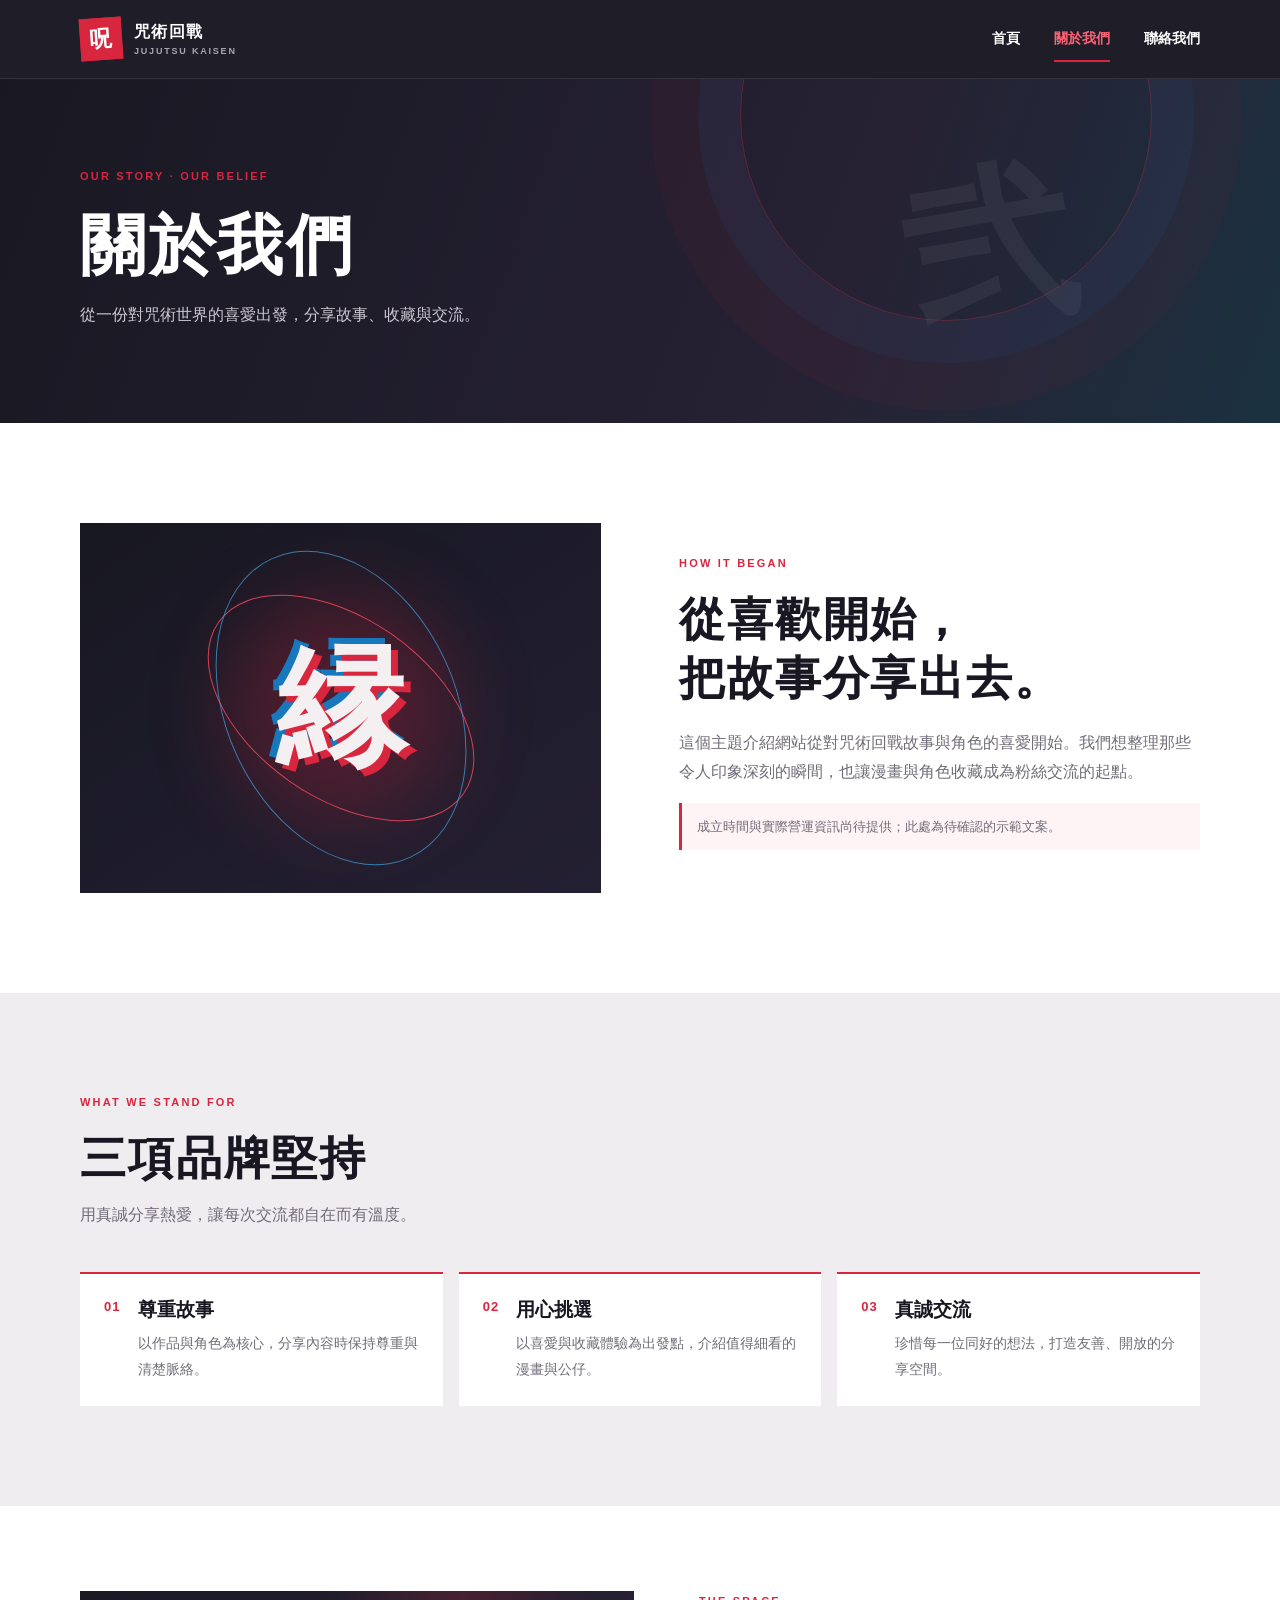
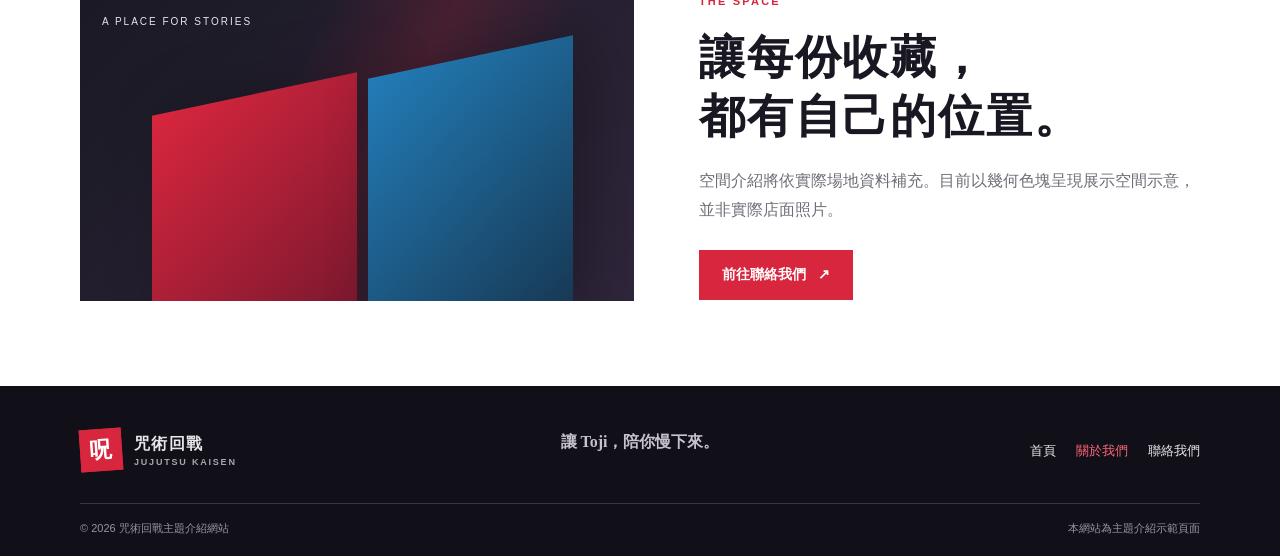
==== pages/about.html @ 3853cf1a "新增首頁、關於我們及聯絡我們頁面，並加入導航功能與樣式設定" ====
﻿<!doctype html>
<html lang="zh-Hant">
<head><meta charset="utf-8"><meta name="viewport" content="width=device-width, initial-scale=1"><meta name="description" content="認識咒術回戰主題介紹網站的故事與經營理念。"><title>關於我們｜咒術回戰</title><link rel="stylesheet" href="assets/css/site.css"><script src="assets/js/site.js" defer></script></head>
<body><a class="skip-link" href="#main">跳至主要內容</a>
<header class="site-header"><div class="container nav-wrap"><a class="brand" href="index.html" aria-label="咒術回戰首頁"><span class="brand-mark" aria-hidden="true">呪</span><span>咒術回戰<small>JUJUTSU KAISEN</small></span></a><button class="menu-toggle" type="button" aria-label="開啟導覽選單" aria-expanded="false" aria-controls="site-nav"><span></span><span></span><span></span></button><nav class="site-nav" id="site-nav" aria-label="主要導覽"><a href="index.html">首頁</a><a href="about.html" aria-current="page">關於我們</a><a href="contact.html">聯絡我們</a></nav></div></header>
<main id="main">
<section class="page-hero"><div class="container page-hero-inner"><p class="eyebrow">OUR STORY · OUR BELIEF</p><h1>關於我們</h1><p>從一份對咒術世界的喜愛出發，分享故事、收藏與交流。</p></div><span class="page-mark" aria-hidden="true">弐</span></section>
<section class="section story-section"><div class="container story-layout"><div class="story-art" role="img" aria-label="以紅藍交錯圓環代表相遇與咒力的抽象圖像"><div class="story-orbit orbit-red"></div><div class="story-orbit orbit-blue"></div><span>縁</span></div><div class="story-copy"><p class="eyebrow">HOW IT BEGAN</p><h2>從喜歡開始，<br>把故事分享出去。</h2><p>這個主題介紹網站從對咒術回戰故事與角色的喜愛開始。我們想整理那些令人印象深刻的瞬間，也讓漫畫與角色收藏成為粉絲交流的起點。</p><p class="note">成立時間與實際營運資訊尚待提供；此處為待確認的示範文案。</p></div></div></section>
<section class="section values-section"><div class="container"><div class="section-heading"><p class="eyebrow">WHAT WE STAND FOR</p><h2>三項品牌堅持</h2><p>用真誠分享熱愛，讓每次交流都自在而有溫度。</p></div><div class="value-list"><article class="value-item"><span>01</span><div><h3>尊重故事</h3><p>以作品與角色為核心，分享內容時保持尊重與清楚脈絡。</p></div></article><article class="value-item"><span>02</span><div><h3>用心挑選</h3><p>以喜愛與收藏體驗為出發點，介紹值得細看的漫畫與公仔。</p></div></article><article class="value-item"><span>03</span><div><h3>真誠交流</h3><p>珍惜每一位同好的想法，打造友善、開放的分享空間。</p></div></article></div></div></section>
<section class="environment"><div class="container environment-grid"><div class="environment-art" role="img" aria-label="紅藍色幾何光影構成的展示空間示意圖"><span class="env-block block-a"></span><span class="env-block block-b"></span><span class="env-caption">A PLACE FOR STORIES</span></div><div><p class="eyebrow">THE SPACE</p><h2>讓每份收藏，<br>都有自己的位置。</h2><p>空間介紹將依實際場地資料補充。目前以幾何色塊呈現展示空間示意，並非實際店面照片。</p><a class="button button-red" href="contact.html">前往聯絡我們 <span aria-hidden="true">↗</span></a></div></div></section>
</main>
<footer class="site-footer"><div class="container footer-top"><a class="brand footer-brand" href="index.html"><span class="brand-mark" aria-hidden="true">呪</span><span>咒術回戰<small>JUJUTSU KAISEN</small></span></a><p class="footer-motto">讓 Toji，陪你慢下來。</p><nav class="footer-nav" aria-label="頁尾導覽"><a href="index.html">首頁</a><a href="about.html" aria-current="page">關於我們</a><a href="contact.html">聯絡我們</a></nav></div><div class="container footer-bottom"><span>© 2026 咒術回戰主題介紹網站</span><span>本網站為主題介紹示範頁面</span></div></footer>
</body></html>
---- pages/assets/css/site.css ----
﻿:root{--ink:#181722;--ink-soft:#282633;--paper:#f7f5f4;--white:#fff;--red:#d8263e;--red-dark:#a8142b;--red-pale:#ffe8eb;--blue:#1878bd;--blue-pale:#e5f4ff;--violet:#593b77;--muted:#716d78;--line:#e4dfe1;--shadow:0 20px 55px rgba(25,20,35,.12);--font:"Noto Sans TC","Microsoft JhengHei",sans-serif;--serif:"Noto Serif TC","PMingLiU",serif}*{box-sizing:border-box}html{scroll-behavior:smooth}body{margin:0;background:var(--paper);color:var(--ink);font:16px/1.8 var(--font)}a{color:inherit;text-decoration:none}button{font:inherit}h1,h2,h3,p{margin-top:0}h1,h2,h3{line-height:1.3}h1,h2{font-family:var(--serif);font-weight:900;letter-spacing:.04em}h2{font-size:clamp(30px,4vw,46px);margin-bottom:20px}.container{width:min(1120px,calc(100% - 48px));margin-inline:auto}.skip-link{position:absolute;top:-60px;left:16px;padding:10px 16px;background:white;z-index:30}.skip-link:focus{top:12px}.site-header{position:relative;z-index:10;background:rgba(24,23,34,.97);color:white;border-bottom:1px solid rgba(255,255,255,.09)}.nav-wrap{min-height:78px;display:flex;align-items:center;justify-content:space-between;gap:28px}.brand{display:inline-flex;align-items:center;gap:12px;font-weight:800;letter-spacing:.08em;line-height:1.2}.brand-mark{display:grid;place-items:center;width:42px;height:42px;border:1px solid var(--red);color:#fff;background:var(--red);font-family:var(--serif);font-size:22px;transform:rotate(-4deg)}.brand small{display:block;margin-top:5px;color:#aaa5b0;font:600 9px/1 var(--font);letter-spacing:.2em}.site-nav{display:flex;align-items:center;gap:34px;font-size:14px;font-weight:700}.site-nav a,.footer-nav a{transition:color .2s}.site-nav a:hover,.site-nav a[aria-current=page]{color:#ff6377}.site-nav a[aria-current=page]{position:relative}.site-nav a[aria-current=page]:after{content:"";position:absolute;left:0;right:0;bottom:-10px;height:2px;background:var(--red)}.menu-toggle{display:none;width:44px;height:44px;padding:11px;border:1px solid #625e6b;background:transparent;color:white}.menu-toggle span{display:block;height:2px;margin:5px 0;background:currentColor;transition:transform .2s,opacity .2s}.menu-toggle[aria-expanded=true] span:first-child{transform:translateY(7px) rotate(45deg)}.menu-toggle[aria-expanded=true] span:nth-child(2){opacity:0}.menu-toggle[aria-expanded=true] span:last-child{transform:translateY(-7px) rotate(-45deg)}:focus-visible{outline:3px solid #57b6f5;outline-offset:4px}.hero{min-height:640px;position:relative;overflow:hidden;display:grid;align-items:center;background:radial-gradient(ellipse at 79% 46%,#302641 0,#1b1a27 35%,#11121b 75%);color:white}.hero:before{content:"";position:absolute;inset:0;background:linear-gradient(110deg,rgba(16,17,26,.98) 10%,rgba(16,17,26,.82) 45%,rgba(16,17,26,.1) 100%);z-index:1}.hero-grid{position:relative;z-index:2;display:grid;grid-template-columns:1fr 1fr;align-items:center;gap:30px;padding-block:82px}.hero-copy{max-width:580px}.eyebrow{margin-bottom:16px;color:var(--red);font-size:11px;font-weight:800;letter-spacing:.2em}.hero .eyebrow{color:#ff7586}.hero h1{font-size:clamp(46px,6.4vw,76px);margin:0 0 20px}.hero h1 span{color:#ff4059;text-shadow:0 0 28px rgba(216,38,62,.26)}.hero-lede{max-width:470px;color:#d6d2dc}.actions{display:flex;gap:13px;flex-wrap:wrap;margin-top:28px}.button{display:inline-flex;align-items:center;justify-content:center;gap:12px;min-height:50px;padding:0 23px;font-size:14px;font-weight:800;transition:transform .2s,background .2s,color .2s}.button:hover{transform:translateY(-3px)}.button-red{background:var(--red);color:white}.button-red:hover{background:var(--red-dark)}.button-outline{border:1px solid rgba(255,255,255,.55);color:white}.button-outline:hover{background:white;color:var(--ink)}.hero-caption{margin:32px 0 0;color:#aaa6b2;font-size:10px;letter-spacing:.2em}.hero-art{height:420px;position:relative;display:grid;place-items:center;isolation:isolate}.hero-art:before{content:"";position:absolute;width:280px;height:280px;border-radius:50%;background:radial-gradient(circle,rgba(24,120,189,.28),rgba(216,38,62,.18) 45%,transparent 72%);filter:blur(7px)}.art-ring{position:absolute;border:1px solid rgba(90,173,233,.6);border-radius:50%;transform:rotate(-26deg)}.ring-one{width:340px;height:225px;box-shadow:0 0 26px rgba(24,120,189,.2)}.ring-two{width:260px;height:360px;border-color:rgba(239,59,82,.75);transform:rotate(36deg);box-shadow:0 0 24px rgba(216,38,62,.17)}.art-sigil{position:relative;font:900 clamp(150px,22vw,255px)/1 var(--serif);color:#e7e3e8;text-shadow:8px 8px 0 var(--red),-8px -7px 0 rgba(24,120,189,.9);transform:rotate(-8deg)}.art-slash{position:absolute;width:360px;height:15px;transform:rotate(-34deg);background:linear-gradient(90deg,transparent,var(--red),#fff,var(--blue),transparent);filter:blur(1px);opacity:.9}.art-label{position:absolute;right:4%;bottom:12%;font-size:10px;letter-spacing:.2em;color:#bdb8c5}.hero-aura{position:absolute;width:420px;height:420px;right:-130px;top:-180px;border:1px solid rgba(216,38,62,.2);border-radius:50%;box-shadow:0 0 0 45px rgba(216,38,62,.025),0 0 0 95px rgba(24,120,189,.03)}.scroll-cue{position:absolute;z-index:2;bottom:22px;left:50%;transform:translateX(-50%);color:#b9b5c0;font-size:10px;letter-spacing:.15em}.scroll-cue span{margin-left:8px;color:#ff6579}.section{padding:100px 0}.intro{background:white}.intro-grid{display:grid;grid-template-columns:.85fr 1.15fr;gap:90px;align-items:start}.intro h2{font-size:clamp(34px,4.4vw,52px)}.intro-copy{max-width:610px;color:var(--muted)}.intro-copy p{margin-bottom:25px}.text-link{display:inline-flex;gap:12px;align-items:center;color:var(--red-dark);font-weight:800;border-bottom:1px solid #e9adb5;padding-bottom:5px}.features{background:var(--paper)}.section-heading{max-width:650px;margin-bottom:42px}.section-heading h2{margin-bottom:12px}.section-heading>p:last-child{color:var(--muted)}.card-grid{display:grid;grid-template-columns:repeat(3,1fr);gap:18px}.feature-card{position:relative;min-height:250px;padding:28px;background:white;border:1px solid var(--line);box-shadow:0 10px 30px rgba(30,20,35,.04);transition:transform .2s,box-shadow .2s}.feature-card:hover{transform:translateY(-5px);box-shadow:var(--shadow)}.card-index{font-size:10px;font-weight:800;letter-spacing:.16em;color:var(--muted)}.card-symbol{display:grid;place-items:center;width:48px;height:48px;margin:23px 0 15px;background:var(--red-pale);color:var(--red-dark);font-family:var(--serif);font-size:24px}.card-symbol.blue{background:var(--blue-pale);color:var(--blue)}.card-symbol.violet{background:#eee8f5;color:var(--violet)}.feature-card h3{margin-bottom:8px;font-size:20px}.feature-card p{margin:0;color:var(--muted);font-size:14px}.closing{position:relative;overflow:hidden;padding:82px 0;background:var(--ink);color:white;text-align:center}.closing:before,.closing:after{content:"";position:absolute;width:350px;height:350px;border:1px solid rgba(255,255,255,.08);border-radius:50%;top:-205px;left:-100px}.closing:after{left:auto;right:-110px;top:auto;bottom:-260px;border-color:rgba(24,120,189,.4)}.closing-inner{position:relative;z-index:1}.closing .eyebrow{color:#ff7586}.closing h2{margin-bottom:12px}.closing p:not(.eyebrow){color:#c5c1cb}.button-light{margin-top:12px;background:white;color:var(--ink)}.button-light:hover{background:var(--red);color:white}.site-footer{padding:42px 0 18px;background:#111018;color:#e9e6eb}.footer-top{display:grid;grid-template-columns:1fr 1fr 1fr;align-items:center;gap:20px}.footer-brand{justify-self:start}.footer-motto{text-align:center;color:#c7c1cb;font-family:var(--serif);font-weight:700}.footer-nav{display:flex;justify-content:flex-end;gap:20px;font-size:13px}.footer-nav a:hover,.footer-nav a[aria-current=page]{color:#ff6579}.footer-bottom{display:flex;justify-content:space-between;gap:16px;border-top:1px solid #393640;margin-top:30px;padding-top:15px;color:#99949f;font-size:11px}.page-hero{position:relative;overflow:hidden;padding:88px 0 94px;background:linear-gradient(110deg,#191822,#262133 65%,#1b3140);color:white}.page-hero:after{content:"";position:absolute;right:10%;top:-170px;width:410px;height:410px;border:1px solid rgba(226,55,79,.3);border-radius:50%;box-shadow:0 0 0 42px rgba(24,120,189,.07),0 0 0 90px rgba(216,38,62,.04)}.page-hero-inner{position:relative;z-index:1}.page-hero h1{font-size:clamp(42px,6vw,66px);margin:0 0 12px}.page-hero-inner>p:last-child{color:#ccc7d2;margin:0}.page-mark{position:absolute;right:16%;top:50%;transform:translateY(-50%) rotate(-10deg);font:900 170px/1 var(--serif);color:rgba(255,255,255,.055)}.story-section{background:white}.story-layout{display:grid;grid-template-columns:1fr 1fr;gap:78px;align-items:center}.story-art{height:370px;position:relative;display:grid;place-items:center;overflow:hidden;background:linear-gradient(145deg,#171721,#242033)}.story-art:before{content:"";position:absolute;width:230px;height:230px;border-radius:50%;background:rgba(216,38,62,.25);filter:blur(38px)}.story-art>span{position:relative;font:900 130px/1 var(--serif);color:#f4eff1;text-shadow:7px 6px 0 var(--red),-6px -6px 0 var(--blue)}.story-orbit{position:absolute;border:1px solid;border-radius:50%;width:300px;height:180px;transform:rotate(35deg)}.orbit-red{border-color:rgba(255,76,98,.8)}.orbit-blue{width:230px;height:330px;transform:rotate(-25deg);border-color:rgba(67,164,229,.7)}.story-copy p:not(.eyebrow){color:var(--muted)}.story-copy .note{padding:12px 15px;border-left:3px solid var(--red);background:#fff4f5;color:#7a4650;font-size:13px}.values-section{background:#f0edf0}.value-list{display:grid;grid-template-columns:repeat(3,1fr);gap:16px}.value-item{display:flex;gap:17px;padding:24px;background:white;border-top:2px solid var(--red)}.value-item>span{color:var(--red);font:700 13px/1.4 var(--font);letter-spacing:.08em}.value-item h3{margin:0 0 9px;font-size:19px}.value-item p{margin:0;color:var(--muted);font-size:14px}.environment{padding:85px 0;background:white}.environment-grid{display:grid;grid-template-columns:1.05fr .95fr;gap:65px;align-items:center}.environment-grid>div:last-child>p:not(.eyebrow){color:var(--muted);margin-bottom:25px}.environment-art{height:310px;position:relative;overflow:hidden;background:linear-gradient(135deg,#1a1924,#30263c)}.environment-art:before{content:"";position:absolute;inset:0;background:linear-gradient(120deg,transparent 35%,rgba(216,38,62,.2),transparent 70%)}.env-block{position:absolute;bottom:-35px;width:37%;height:78%;transform:skewY(-12deg);background:linear-gradient(140deg,#d8263e,#79182e);box-shadow:20px 0 60px rgba(0,0,0,.25)}.block-a{left:13%}.block-b{left:52%;height:90%;background:linear-gradient(140deg,#227cb7,#173752)}.env-caption{position:absolute;top:22px;left:22px;color:#e8e4eb;font-size:10px;letter-spacing:.2em}.contact-section{background:white}.contact-layout{display:grid;grid-template-columns:.8fr 1.2fr;gap:80px}.contact-intro{position:relative}.contact-intro h2{font-size:clamp(34px,4.5vw,52px)}.contact-intro>p:not(.eyebrow){max-width:360px;color:var(--muted)}.contact-stamp{display:grid;place-content:center;position:absolute;right:15px;bottom:0;width:74px;height:74px;border:2px solid rgba(216,38,62,.42);color:var(--red);font:700 18px/1.3 var(--serif);text-align:center;transform:rotate(8deg)}.contact-details{border-top:1px solid var(--line)}.contact-row{display:grid;grid-template-columns:46px 1fr auto;gap:16px;align-items:center;padding:19px 0;border-bottom:1px solid var(--line)}.contact-icon{display:grid;place-items:center;width:42px;height:42px;background:var(--red-pale);color:var(--red-dark);font-family:var(--serif);font-weight:700}.contact-row h3{font-size:16px;margin:0 0 3px}.contact-row p{margin:0;color:var(--muted)}.pending{padding:3px 9px;background:#f1eff2;color:#77717d;font-size:11px}.contact-note{padding:38px 0;background:#f0edf0}.contact-note .eyebrow{margin-bottom:9px}.contact-note p:not(.eyebrow){margin-bottom:14px;color:#514d58}.contact-note .text-link{font-size:14px}@media(max-width:780px){.container{width:min(100% - 40px,640px)}.menu-toggle{display:block}.site-nav{position:absolute;top:77px;left:0;right:0;display:flex;flex-direction:column;align-items:stretch;gap:0;padding:0 20px;max-height:0;overflow:hidden;background:#181722;transition:max-height .25s,padding .25s}.site-nav.is-open{max-height:240px;padding:8px 20px 16px;border-bottom:1px solid #46424e}.site-nav a{padding:12px 4px;border-bottom:1px solid rgba(255,255,255,.08)}.site-nav a[aria-current=page]:after{display:none}.hero{min-height:unset}.hero-grid{grid-template-columns:1fr;gap:0;padding:70px 0 78px}.hero-copy{position:relative;z-index:2}.hero-art{position:absolute;right:-95px;top:80px;width:390px;height:390px;opacity:.56}.hero:before{background:linear-gradient(90deg,rgba(16,17,26,.98),rgba(16,17,26,.82) 65%,rgba(16,17,26,.35))}.hero-copy{max-width:540px}.hero-lede{max-width:450px}.intro-grid,.story-layout,.environment-grid,.contact-layout{grid-template-columns:1fr;gap:32px}.intro-grid{gap:10px}.story-art{height:300px;order:2}.card-grid,.value-list{grid-template-columns:1fr}.feature-card{min-height:0}.value-item{min-height:115px}.environment-grid{gap:34px}.contact-layout{gap:26px}.contact-intro{padding-bottom:12px}.contact-stamp{right:5px;bottom:-2px}.footer-top{grid-template-columns:1fr 1fr}.footer-motto{text-align:right}.footer-nav{grid-column:1/-1;justify-content:flex-start}.page-mark{right:8%;font-size:130px}}@media(max-width:480px){.container{width:calc(100% - 36px)}.nav-wrap{min-height:70px}.site-nav{top:69px}.brand-mark{width:38px;height:38px}.brand{font-size:14px}.hero-grid{padding:62px 0 68px}.hero h1{font-size:clamp(43px,12vw,58px)}.hero-art{right:-160px;top:120px;opacity:.38}.actions{gap:9px}.button{padding-inline:17px}.section{padding:72px 0}.section-heading{margin-bottom:28px}.page-hero{padding:68px 0}.page-hero:after{right:-190px}.page-mark{right:2%;font-size:100px}.story-art{height:250px}.environment{padding:66px 0}.environment-art{height:240px}.contact-row{grid-template-columns:42px 1fr;gap:12px}.pending{grid-column:2;justify-self:start;margin-top:-8px}.footer-top{grid-template-columns:1fr;gap:12px}.footer-motto{text-align:left;margin:3px 0}.footer-nav{grid-column:auto;gap:18px;flex-wrap:wrap}.footer-bottom{flex-direction:column;gap:4px}.closing{padding:70px 0}}@media(prefers-reduced-motion:reduce){html{scroll-behavior:auto}*,*:before,*:after{transition-duration:.01ms!important;animation-duration:.01ms!important;animation-iteration-count:1!important}}
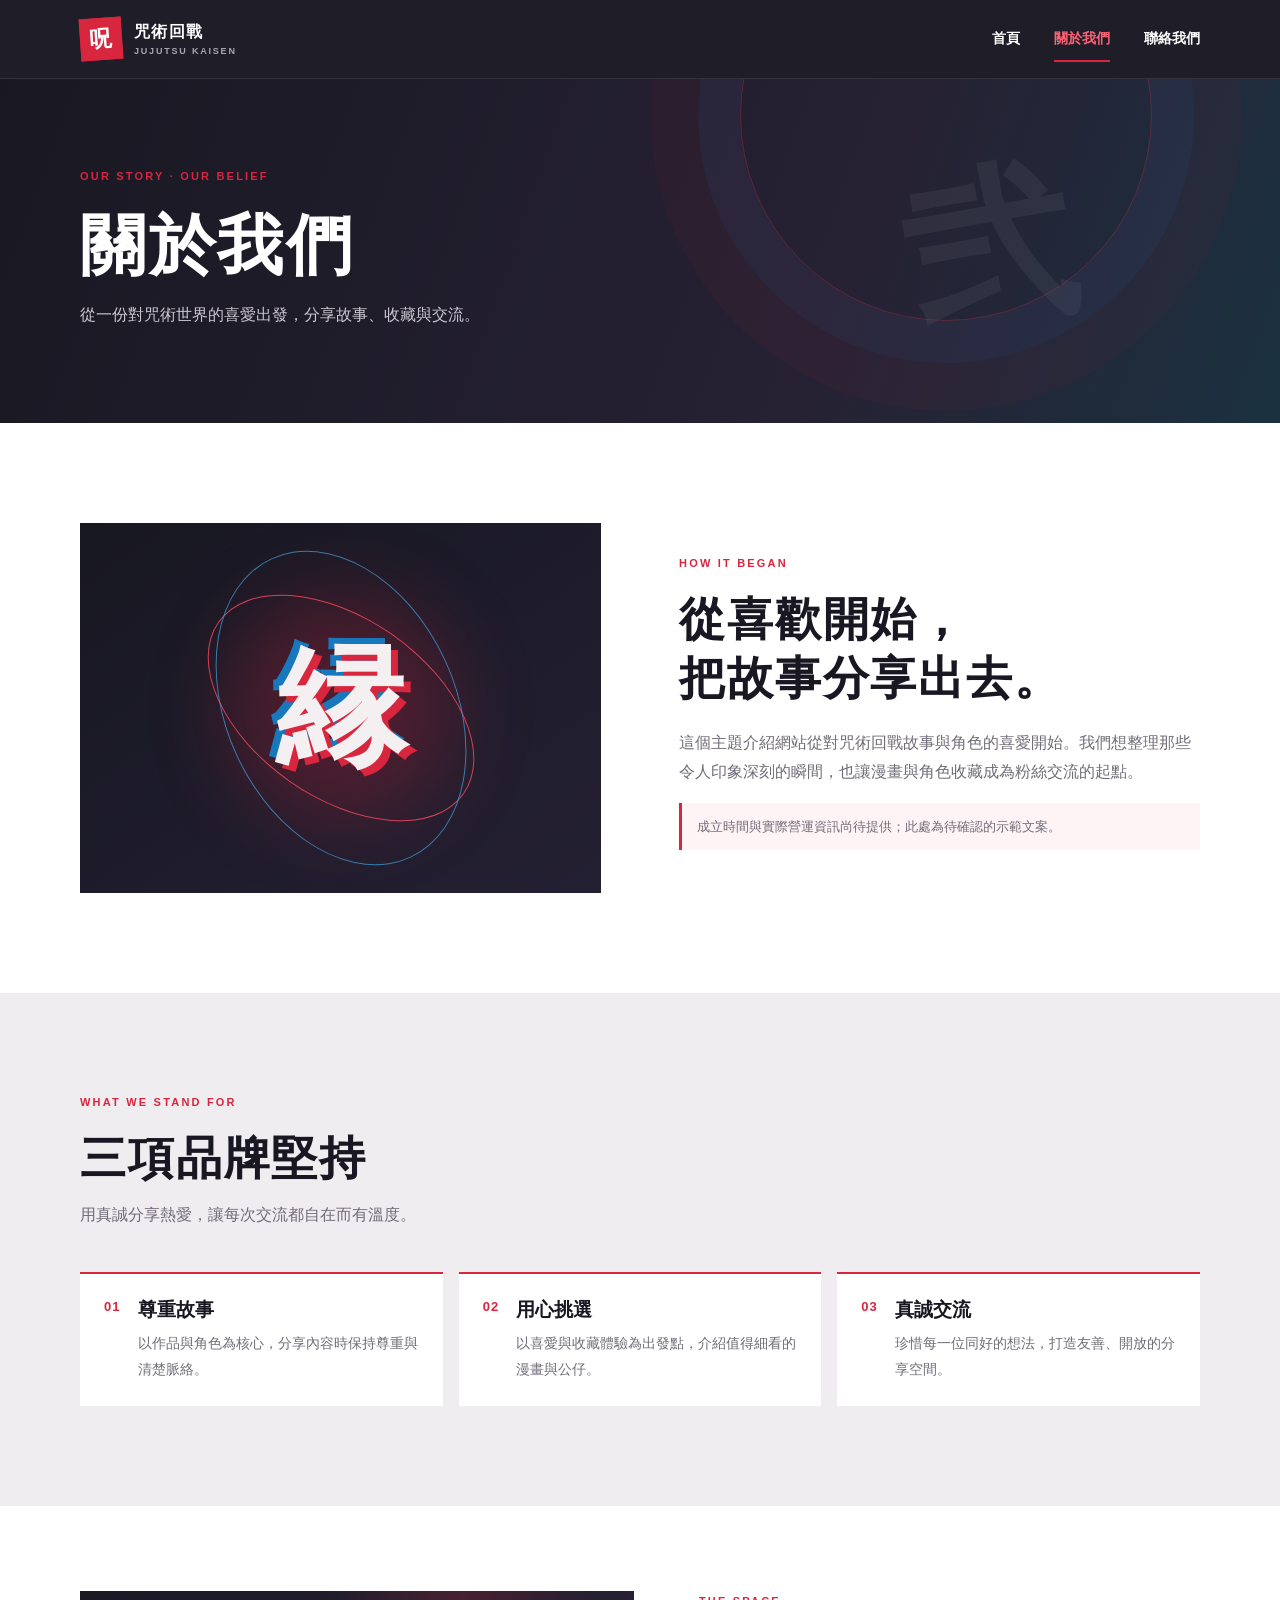
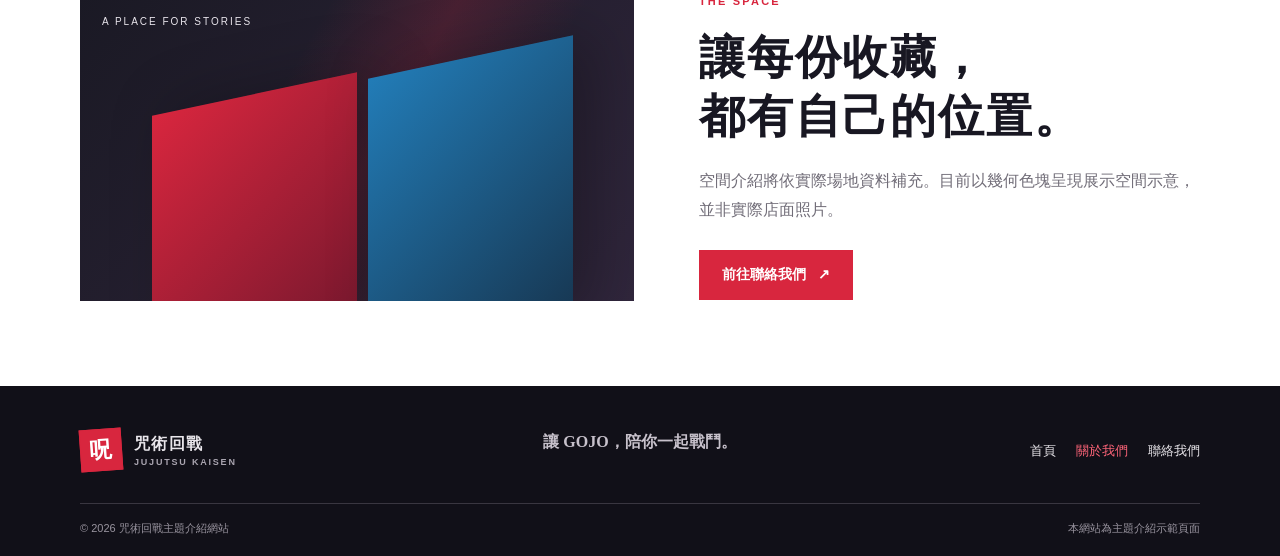
==== commit a45c3d86: "Refactor code structure for improved readability and maintainability" ====
--- a/pages/about.html
+++ b/pages/about.html
@@ -9,5 +9,6 @@
 <section class="section values-section"><div class="container"><div class="section-heading"><p class="eyebrow">WHAT WE STAND FOR</p><h2>三項品牌堅持</h2><p>用真誠分享熱愛，讓每次交流都自在而有溫度。</p></div><div class="value-list"><article class="value-item"><span>01</span><div><h3>尊重故事</h3><p>以作品與角色為核心，分享內容時保持尊重與清楚脈絡。</p></div></article><article class="value-item"><span>02</span><div><h3>用心挑選</h3><p>以喜愛與收藏體驗為出發點，介紹值得細看的漫畫與公仔。</p></div></article><article class="value-item"><span>03</span><div><h3>真誠交流</h3><p>珍惜每一位同好的想法，打造友善、開放的分享空間。</p></div></article></div></div></section>
 <section class="environment"><div class="container environment-grid"><div class="environment-art" role="img" aria-label="紅藍色幾何光影構成的展示空間示意圖"><span class="env-block block-a"></span><span class="env-block block-b"></span><span class="env-caption">A PLACE FOR STORIES</span></div><div><p class="eyebrow">THE SPACE</p><h2>讓每份收藏，<br>都有自己的位置。</h2><p>空間介紹將依實際場地資料補充。目前以幾何色塊呈現展示空間示意，並非實際店面照片。</p><a class="button button-red" href="contact.html">前往聯絡我們 <span aria-hidden="true">↗</span></a></div></div></section>
 </main>
-<footer class="site-footer"><div class="container footer-top"><a class="brand footer-brand" href="index.html"><span class="brand-mark" aria-hidden="true">呪</span><span>咒術回戰<small>JUJUTSU KAISEN</small></span></a><p class="footer-motto">讓 Toji，陪你慢下來。</p><nav class="footer-nav" aria-label="頁尾導覽"><a href="index.html">首頁</a><a href="about.html" aria-current="page">關於我們</a><a href="contact.html">聯絡我們</a></nav></div><div class="container footer-bottom"><span>© 2026 咒術回戰主題介紹網站</span><span>本網站為主題介紹示範頁面</span></div></footer>
+<footer class="site-footer"><div class="container footer-top"><a class="brand footer-brand" href="index.html"><span class="brand-mark" aria-hidden="true">呪</span><span>咒術回戰<small>JUJUTSU KAISEN</small></span></a><p class="footer-motto">讓 GOJO，陪你一起戰鬥。</p><nav class="footer-nav" aria-label="頁尾導覽"><a href="index.html">首頁</a><a href="about.html" aria-current="page">關於我們</a><a href="contact.html">聯絡我們</a></nav></div><div class="container footer-bottom"><span>© 2026 咒術回戰主題介紹網站</span><span>本網站為主題介紹示範頁面</span></div></footer>
 </body></html>
+
--- a/pages/assets/css/site.css
+++ b/pages/assets/css/site.css
@@ -1 +1,2 @@
-﻿:root{--ink:#181722;--ink-soft:#282633;--paper:#f7f5f4;--white:#fff;--red:#d8263e;--red-dark:#a8142b;--red-pale:#ffe8eb;--blue:#1878bd;--blue-pale:#e5f4ff;--violet:#593b77;--muted:#716d78;--line:#e4dfe1;--shadow:0 20px 55px rgba(25,20,35,.12);--font:"Noto Sans TC","Microsoft JhengHei",sans-serif;--serif:"Noto Serif TC","PMingLiU",serif}*{box-sizing:border-box}html{scroll-behavior:smooth}body{margin:0;background:var(--paper);color:var(--ink);font:16px/1.8 var(--font)}a{color:inherit;text-decoration:none}button{font:inherit}h1,h2,h3,p{margin-top:0}h1,h2,h3{line-height:1.3}h1,h2{font-family:var(--serif);font-weight:900;letter-spacing:.04em}h2{font-size:clamp(30px,4vw,46px);margin-bottom:20px}.container{width:min(1120px,calc(100% - 48px));margin-inline:auto}.skip-link{position:absolute;top:-60px;left:16px;padding:10px 16px;background:white;z-index:30}.skip-link:focus{top:12px}.site-header{position:relative;z-index:10;background:rgba(24,23,34,.97);color:white;border-bottom:1px solid rgba(255,255,255,.09)}.nav-wrap{min-height:78px;display:flex;align-items:center;justify-content:space-between;gap:28px}.brand{display:inline-flex;align-items:center;gap:12px;font-weight:800;letter-spacing:.08em;line-height:1.2}.brand-mark{display:grid;place-items:center;width:42px;height:42px;border:1px solid var(--red);color:#fff;background:var(--red);font-family:var(--serif);font-size:22px;transform:rotate(-4deg)}.brand small{display:block;margin-top:5px;color:#aaa5b0;font:600 9px/1 var(--font);letter-spacing:.2em}.site-nav{display:flex;align-items:center;gap:34px;font-size:14px;font-weight:700}.site-nav a,.footer-nav a{transition:color .2s}.site-nav a:hover,.site-nav a[aria-current=page]{color:#ff6377}.site-nav a[aria-current=page]{position:relative}.site-nav a[aria-current=page]:after{content:"";position:absolute;left:0;right:0;bottom:-10px;height:2px;background:var(--red)}.menu-toggle{display:none;width:44px;height:44px;padding:11px;border:1px solid #625e6b;background:transparent;color:white}.menu-toggle span{display:block;height:2px;margin:5px 0;background:currentColor;transition:transform .2s,opacity .2s}.menu-toggle[aria-expanded=true] span:first-child{transform:translateY(7px) rotate(45deg)}.menu-toggle[aria-expanded=true] span:nth-child(2){opacity:0}.menu-toggle[aria-expanded=true] span:last-child{transform:translateY(-7px) rotate(-45deg)}:focus-visible{outline:3px solid #57b6f5;outline-offset:4px}.hero{min-height:640px;position:relative;overflow:hidden;display:grid;align-items:center;background:radial-gradient(ellipse at 79% 46%,#302641 0,#1b1a27 35%,#11121b 75%);color:white}.hero:before{content:"";position:absolute;inset:0;background:linear-gradient(110deg,rgba(16,17,26,.98) 10%,rgba(16,17,26,.82) 45%,rgba(16,17,26,.1) 100%);z-index:1}.hero-grid{position:relative;z-index:2;display:grid;grid-template-columns:1fr 1fr;align-items:center;gap:30px;padding-block:82px}.hero-copy{max-width:580px}.eyebrow{margin-bottom:16px;color:var(--red);font-size:11px;font-weight:800;letter-spacing:.2em}.hero .eyebrow{color:#ff7586}.hero h1{font-size:clamp(46px,6.4vw,76px);margin:0 0 20px}.hero h1 span{color:#ff4059;text-shadow:0 0 28px rgba(216,38,62,.26)}.hero-lede{max-width:470px;color:#d6d2dc}.actions{display:flex;gap:13px;flex-wrap:wrap;margin-top:28px}.button{display:inline-flex;align-items:center;justify-content:center;gap:12px;min-height:50px;padding:0 23px;font-size:14px;font-weight:800;transition:transform .2s,background .2s,color .2s}.button:hover{transform:translateY(-3px)}.button-red{background:var(--red);color:white}.button-red:hover{background:var(--red-dark)}.button-outline{border:1px solid rgba(255,255,255,.55);color:white}.button-outline:hover{background:white;color:var(--ink)}.hero-caption{margin:32px 0 0;color:#aaa6b2;font-size:10px;letter-spacing:.2em}.hero-art{height:420px;position:relative;display:grid;place-items:center;isolation:isolate}.hero-art:before{content:"";position:absolute;width:280px;height:280px;border-radius:50%;background:radial-gradient(circle,rgba(24,120,189,.28),rgba(216,38,62,.18) 45%,transparent 72%);filter:blur(7px)}.art-ring{position:absolute;border:1px solid rgba(90,173,233,.6);border-radius:50%;transform:rotate(-26deg)}.ring-one{width:340px;height:225px;box-shadow:0 0 26px rgba(24,120,189,.2)}.ring-two{width:260px;height:360px;border-color:rgba(239,59,82,.75);transform:rotate(36deg);box-shadow:0 0 24px rgba(216,38,62,.17)}.art-sigil{position:relative;font:900 clamp(150px,22vw,255px)/1 var(--serif);color:#e7e3e8;text-shadow:8px 8px 0 var(--red),-8px -7px 0 rgba(24,120,189,.9);transform:rotate(-8deg)}.art-slash{position:absolute;width:360px;height:15px;transform:rotate(-34deg);background:linear-gradient(90deg,transparent,var(--red),#fff,var(--blue),transparent);filter:blur(1px);opacity:.9}.art-label{position:absolute;right:4%;bottom:12%;font-size:10px;letter-spacing:.2em;color:#bdb8c5}.hero-aura{position:absolute;width:420px;height:420px;right:-130px;top:-180px;border:1px solid rgba(216,38,62,.2);border-radius:50%;box-shadow:0 0 0 45px rgba(216,38,62,.025),0 0 0 95px rgba(24,120,189,.03)}.scroll-cue{position:absolute;z-index:2;bottom:22px;left:50%;transform:translateX(-50%);color:#b9b5c0;font-size:10px;letter-spacing:.15em}.scroll-cue span{margin-left:8px;color:#ff6579}.section{padding:100px 0}.intro{background:white}.intro-grid{display:grid;grid-template-columns:.85fr 1.15fr;gap:90px;align-items:start}.intro h2{font-size:clamp(34px,4.4vw,52px)}.intro-copy{max-width:610px;color:var(--muted)}.intro-copy p{margin-bottom:25px}.text-link{display:inline-flex;gap:12px;align-items:center;color:var(--red-dark);font-weight:800;border-bottom:1px solid #e9adb5;padding-bottom:5px}.features{background:var(--paper)}.section-heading{max-width:650px;margin-bottom:42px}.section-heading h2{margin-bottom:12px}.section-heading>p:last-child{color:var(--muted)}.card-grid{display:grid;grid-template-columns:repeat(3,1fr);gap:18px}.feature-card{position:relative;min-height:250px;padding:28px;background:white;border:1px solid var(--line);box-shadow:0 10px 30px rgba(30,20,35,.04);transition:transform .2s,box-shadow .2s}.feature-card:hover{transform:translateY(-5px);box-shadow:var(--shadow)}.card-index{font-size:10px;font-weight:800;letter-spacing:.16em;color:var(--muted)}.card-symbol{display:grid;place-items:center;width:48px;height:48px;margin:23px 0 15px;background:var(--red-pale);color:var(--red-dark);font-family:var(--serif);font-size:24px}.card-symbol.blue{background:var(--blue-pale);color:var(--blue)}.card-symbol.violet{background:#eee8f5;color:var(--violet)}.feature-card h3{margin-bottom:8px;font-size:20px}.feature-card p{margin:0;color:var(--muted);font-size:14px}.closing{position:relative;overflow:hidden;padding:82px 0;background:var(--ink);color:white;text-align:center}.closing:before,.closing:after{content:"";position:absolute;width:350px;height:350px;border:1px solid rgba(255,255,255,.08);border-radius:50%;top:-205px;left:-100px}.closing:after{left:auto;right:-110px;top:auto;bottom:-260px;border-color:rgba(24,120,189,.4)}.closing-inner{position:relative;z-index:1}.closing .eyebrow{color:#ff7586}.closing h2{margin-bottom:12px}.closing p:not(.eyebrow){color:#c5c1cb}.button-light{margin-top:12px;background:white;color:var(--ink)}.button-light:hover{background:var(--red);color:white}.site-footer{padding:42px 0 18px;background:#111018;color:#e9e6eb}.footer-top{display:grid;grid-template-columns:1fr 1fr 1fr;align-items:center;gap:20px}.footer-brand{justify-self:start}.footer-motto{text-align:center;color:#c7c1cb;font-family:var(--serif);font-weight:700}.footer-nav{display:flex;justify-content:flex-end;gap:20px;font-size:13px}.footer-nav a:hover,.footer-nav a[aria-current=page]{color:#ff6579}.footer-bottom{display:flex;justify-content:space-between;gap:16px;border-top:1px solid #393640;margin-top:30px;padding-top:15px;color:#99949f;font-size:11px}.page-hero{position:relative;overflow:hidden;padding:88px 0 94px;background:linear-gradient(110deg,#191822,#262133 65%,#1b3140);color:white}.page-hero:after{content:"";position:absolute;right:10%;top:-170px;width:410px;height:410px;border:1px solid rgba(226,55,79,.3);border-radius:50%;box-shadow:0 0 0 42px rgba(24,120,189,.07),0 0 0 90px rgba(216,38,62,.04)}.page-hero-inner{position:relative;z-index:1}.page-hero h1{font-size:clamp(42px,6vw,66px);margin:0 0 12px}.page-hero-inner>p:last-child{color:#ccc7d2;margin:0}.page-mark{position:absolute;right:16%;top:50%;transform:translateY(-50%) rotate(-10deg);font:900 170px/1 var(--serif);color:rgba(255,255,255,.055)}.story-section{background:white}.story-layout{display:grid;grid-template-columns:1fr 1fr;gap:78px;align-items:center}.story-art{height:370px;position:relative;display:grid;place-items:center;overflow:hidden;background:linear-gradient(145deg,#171721,#242033)}.story-art:before{content:"";position:absolute;width:230px;height:230px;border-radius:50%;background:rgba(216,38,62,.25);filter:blur(38px)}.story-art>span{position:relative;font:900 130px/1 var(--serif);color:#f4eff1;text-shadow:7px 6px 0 var(--red),-6px -6px 0 var(--blue)}.story-orbit{position:absolute;border:1px solid;border-radius:50%;width:300px;height:180px;transform:rotate(35deg)}.orbit-red{border-color:rgba(255,76,98,.8)}.orbit-blue{width:230px;height:330px;transform:rotate(-25deg);border-color:rgba(67,164,229,.7)}.story-copy p:not(.eyebrow){color:var(--muted)}.story-copy .note{padding:12px 15px;border-left:3px solid var(--red);background:#fff4f5;color:#7a4650;font-size:13px}.values-section{background:#f0edf0}.value-list{display:grid;grid-template-columns:repeat(3,1fr);gap:16px}.value-item{display:flex;gap:17px;padding:24px;background:white;border-top:2px solid var(--red)}.value-item>span{color:var(--red);font:700 13px/1.4 var(--font);letter-spacing:.08em}.value-item h3{margin:0 0 9px;font-size:19px}.value-item p{margin:0;color:var(--muted);font-size:14px}.environment{padding:85px 0;background:white}.environment-grid{display:grid;grid-template-columns:1.05fr .95fr;gap:65px;align-items:center}.environment-grid>div:last-child>p:not(.eyebrow){color:var(--muted);margin-bottom:25px}.environment-art{height:310px;position:relative;overflow:hidden;background:linear-gradient(135deg,#1a1924,#30263c)}.environment-art:before{content:"";position:absolute;inset:0;background:linear-gradient(120deg,transparent 35%,rgba(216,38,62,.2),transparent 70%)}.env-block{position:absolute;bottom:-35px;width:37%;height:78%;transform:skewY(-12deg);background:linear-gradient(140deg,#d8263e,#79182e);box-shadow:20px 0 60px rgba(0,0,0,.25)}.block-a{left:13%}.block-b{left:52%;height:90%;background:linear-gradient(140deg,#227cb7,#173752)}.env-caption{position:absolute;top:22px;left:22px;color:#e8e4eb;font-size:10px;letter-spacing:.2em}.contact-section{background:white}.contact-layout{display:grid;grid-template-columns:.8fr 1.2fr;gap:80px}.contact-intro{position:relative}.contact-intro h2{font-size:clamp(34px,4.5vw,52px)}.contact-intro>p:not(.eyebrow){max-width:360px;color:var(--muted)}.contact-stamp{display:grid;place-content:center;position:absolute;right:15px;bottom:0;width:74px;height:74px;border:2px solid rgba(216,38,62,.42);color:var(--red);font:700 18px/1.3 var(--serif);text-align:center;transform:rotate(8deg)}.contact-details{border-top:1px solid var(--line)}.contact-row{display:grid;grid-template-columns:46px 1fr auto;gap:16px;align-items:center;padding:19px 0;border-bottom:1px solid var(--line)}.contact-icon{display:grid;place-items:center;width:42px;height:42px;background:var(--red-pale);color:var(--red-dark);font-family:var(--serif);font-weight:700}.contact-row h3{font-size:16px;margin:0 0 3px}.contact-row p{margin:0;color:var(--muted)}.pending{padding:3px 9px;background:#f1eff2;color:#77717d;font-size:11px}.contact-note{padding:38px 0;background:#f0edf0}.contact-note .eyebrow{margin-bottom:9px}.contact-note p:not(.eyebrow){margin-bottom:14px;color:#514d58}.contact-note .text-link{font-size:14px}@media(max-width:780px){.container{width:min(100% - 40px,640px)}.menu-toggle{display:block}.site-nav{position:absolute;top:77px;left:0;right:0;display:flex;flex-direction:column;align-items:stretch;gap:0;padding:0 20px;max-height:0;overflow:hidden;background:#181722;transition:max-height .25s,padding .25s}.site-nav.is-open{max-height:240px;padding:8px 20px 16px;border-bottom:1px solid #46424e}.site-nav a{padding:12px 4px;border-bottom:1px solid rgba(255,255,255,.08)}.site-nav a[aria-current=page]:after{display:none}.hero{min-height:unset}.hero-grid{grid-template-columns:1fr;gap:0;padding:70px 0 78px}.hero-copy{position:relative;z-index:2}.hero-art{position:absolute;right:-95px;top:80px;width:390px;height:390px;opacity:.56}.hero:before{background:linear-gradient(90deg,rgba(16,17,26,.98),rgba(16,17,26,.82) 65%,rgba(16,17,26,.35))}.hero-copy{max-width:540px}.hero-lede{max-width:450px}.intro-grid,.story-layout,.environment-grid,.contact-layout{grid-template-columns:1fr;gap:32px}.intro-grid{gap:10px}.story-art{height:300px;order:2}.card-grid,.value-list{grid-template-columns:1fr}.feature-card{min-height:0}.value-item{min-height:115px}.environment-grid{gap:34px}.contact-layout{gap:26px}.contact-intro{padding-bottom:12px}.contact-stamp{right:5px;bottom:-2px}.footer-top{grid-template-columns:1fr 1fr}.footer-motto{text-align:right}.footer-nav{grid-column:1/-1;justify-content:flex-start}.page-mark{right:8%;font-size:130px}}@media(max-width:480px){.container{width:calc(100% - 36px)}.nav-wrap{min-height:70px}.site-nav{top:69px}.brand-mark{width:38px;height:38px}.brand{font-size:14px}.hero-grid{padding:62px 0 68px}.hero h1{font-size:clamp(43px,12vw,58px)}.hero-art{right:-160px;top:120px;opacity:.38}.actions{gap:9px}.button{padding-inline:17px}.section{padding:72px 0}.section-heading{margin-bottom:28px}.page-hero{padding:68px 0}.page-hero:after{right:-190px}.page-mark{right:2%;font-size:100px}.story-art{height:250px}.environment{padding:66px 0}.environment-art{height:240px}.contact-row{grid-template-columns:42px 1fr;gap:12px}.pending{grid-column:2;justify-self:start;margin-top:-8px}.footer-top{grid-template-columns:1fr;gap:12px}.footer-motto{text-align:left;margin:3px 0}.footer-nav{grid-column:auto;gap:18px;flex-wrap:wrap}.footer-bottom{flex-direction:column;gap:4px}.closing{padding:70px 0}}@media(prefers-reduced-motion:reduce){html{scroll-behavior:auto}*,*:before,*:after{transition-duration:.01ms!important;animation-duration:.01ms!important;animation-iteration-count:1!important}}
+﻿:root{--ink:#181722;--ink-soft:#282633;--paper:#f7f5f4;--white:#fff;--red:#d8263e;--red-dark:#a8142b;--red-pale:#ffe8eb;--blue:#1878bd;--blue-pale:#e5f4ff;--violet:#593b77;--muted:#716d78;--line:#e4dfe1;--shadow:0 20px 55px rgba(25,20,35,.12);--font:"Noto Sans TC","Microsoft JhengHei",sans-serif;--serif:"Noto Serif TC","PMingLiU",serif}*{box-sizing:border-box}html{scroll-behavior:smooth}body{margin:0;background:var(--paper);color:var(--ink);font:16px/1.8 var(--font)}a{color:inherit;text-decoration:none}button{font:inherit}h1,h2,h3,p{margin-top:0}h1,h2,h3{line-height:1.3}h1,h2{font-family:var(--serif);font-weight:900;letter-spacing:.04em}h2{font-size:clamp(30px,4vw,46px);margin-bottom:20px}.container{width:min(1120px,calc(100% - 48px));margin-inline:auto}.skip-link{position:absolute;top:-60px;left:16px;padding:10px 16px;background:white;z-index:30}.skip-link:focus{top:12px}.site-header{position:relative;z-index:10;background:rgba(24,23,34,.97);color:white;border-bottom:1px solid rgba(255,255,255,.09)}.nav-wrap{min-height:78px;display:flex;align-items:center;justify-content:space-between;gap:28px}.brand{display:inline-flex;align-items:center;gap:12px;font-weight:800;letter-spacing:.08em;line-height:1.2}.brand-mark{display:grid;place-items:center;width:42px;height:42px;border:1px solid var(--red);color:#fff;background:var(--red);font-family:var(--serif);font-size:22px;transform:rotate(-4deg)}.brand small{display:block;margin-top:5px;color:#aaa5b0;font:600 9px/1 var(--font);letter-spacing:.2em}.site-nav{display:flex;align-items:center;gap:34px;font-size:14px;font-weight:700}.site-nav a,.footer-nav a{transition:color .2s}.site-nav a:hover,.site-nav a[aria-current=page]{color:#ff6377}.site-nav a[aria-current=page]{position:relative}.site-nav a[aria-current=page]:after{content:"";position:absolute;left:0;right:0;bottom:-10px;height:2px;background:var(--red)}.menu-toggle{display:none;width:44px;height:44px;padding:11px;border:1px solid #625e6b;background:transparent;color:white}.menu-toggle span{display:block;height:2px;margin:5px 0;background:currentColor;transition:transform .2s,opacity .2s}.menu-toggle[aria-expanded=true] span:first-child{transform:translateY(7px) rotate(45deg)}.menu-toggle[aria-expanded=true] span:nth-child(2){opacity:0}.menu-toggle[aria-expanded=true] span:last-child{transform:translateY(-7px) rotate(-45deg)}:focus-visible{outline:3px solid #57b6f5;outline-offset:4px}.hero{min-height:640px;position:relative;overflow:hidden;display:grid;align-items:center;background:radial-gradient(ellipse at 79% 46%,#302641 0,#1b1a27 35%,#11121b 75%);color:white}.hero:before{content:"";position:absolute;inset:0;background:linear-gradient(110deg,rgba(16,17,26,.98) 10%,rgba(16,17,26,.82) 45%,rgba(16,17,26,.1) 100%);z-index:1}.hero-grid{position:relative;z-index:2;display:grid;grid-template-columns:1fr 1fr;align-items:center;gap:30px;padding-block:82px}.hero-copy{max-width:580px}.eyebrow{margin-bottom:16px;color:var(--red);font-size:11px;font-weight:800;letter-spacing:.2em}.hero .eyebrow{color:#ff7586}.hero h1{font-size:clamp(46px,6.4vw,76px);margin:0 0 20px}.hero h1 span{color:#ff4059;text-shadow:0 0 28px rgba(216,38,62,.26)}.hero-lede{max-width:470px;color:#d6d2dc}.actions{display:flex;gap:13px;flex-wrap:wrap;margin-top:28px}.button{display:inline-flex;align-items:center;justify-content:center;gap:12px;min-height:50px;padding:0 23px;font-size:14px;font-weight:800;transition:transform .2s,background .2s,color .2s}.button:hover{transform:translateY(-3px)}.button-red{background:var(--red);color:white}.button-red:hover{background:var(--red-dark)}.button-outline{border:1px solid rgba(255,255,255,.55);color:white}.button-outline:hover{background:white;color:var(--ink)}.hero-caption{margin:32px 0 0;color:#aaa6b2;font-size:10px;letter-spacing:.2em}.hero-art{height:420px;position:relative;display:grid;place-items:center;isolation:isolate}.hero-art:before{content:"";position:absolute;width:280px;height:280px;border-radius:50%;background:radial-gradient(circle,rgba(24,120,189,.28),rgba(216,38,62,.18) 45%,transparent 72%);filter:blur(7px)}.art-ring{position:absolute;border:1px solid rgba(90,173,233,.6);border-radius:50%;transform:rotate(-26deg)}.ring-one{width:340px;height:225px;box-shadow:0 0 26px rgba(24,120,189,.2)}.ring-two{width:260px;height:360px;border-color:rgba(239,59,82,.75);transform:rotate(36deg);box-shadow:0 0 24px rgba(216,38,62,.17)}.hero-image{position:relative;z-index:1;height:min(430px,52vw);width:auto;max-width:88%;object-fit:contain;filter:drop-shadow(0 18px 28px rgba(0,0,0,.35))}.art-sigil{position:relative;font:900 clamp(150px,22vw,255px)/1 var(--serif);color:#e7e3e8;text-shadow:8px 8px 0 var(--red),-8px -7px 0 rgba(24,120,189,.9);transform:rotate(-8deg)}.art-slash{z-index:2;position:absolute;width:360px;height:15px;transform:rotate(-34deg);background:linear-gradient(90deg,transparent,var(--red),#fff,var(--blue),transparent);filter:blur(1px);opacity:.9}.art-label{position:absolute;right:4%;bottom:12%;font-size:10px;letter-spacing:.2em;color:#bdb8c5}.hero-aura{position:absolute;width:420px;height:420px;right:-130px;top:-180px;border:1px solid rgba(216,38,62,.2);border-radius:50%;box-shadow:0 0 0 45px rgba(216,38,62,.025),0 0 0 95px rgba(24,120,189,.03)}.scroll-cue{position:absolute;z-index:2;bottom:22px;left:50%;transform:translateX(-50%);color:#b9b5c0;font-size:10px;letter-spacing:.15em}.scroll-cue span{margin-left:8px;color:#ff6579}.section{padding:100px 0}.intro{background:white}.intro-grid{display:grid;grid-template-columns:.85fr 1.15fr;gap:90px;align-items:start}.intro h2{font-size:clamp(34px,4.4vw,52px)}.intro-copy{max-width:610px;color:var(--muted)}.intro-copy p{margin-bottom:25px}.text-link{display:inline-flex;gap:12px;align-items:center;color:var(--red-dark);font-weight:800;border-bottom:1px solid #e9adb5;padding-bottom:5px}.features{background:var(--paper)}.section-heading{max-width:650px;margin-bottom:42px}.section-heading h2{margin-bottom:12px}.section-heading>p:last-child{color:var(--muted)}.card-grid{display:grid;grid-template-columns:repeat(3,1fr);gap:18px}.feature-card{position:relative;min-height:250px;padding:28px;background:white;border:1px solid var(--line);box-shadow:0 10px 30px rgba(30,20,35,.04);transition:transform .2s,box-shadow .2s}.feature-card:hover{transform:translateY(-5px);box-shadow:var(--shadow)}.card-index{font-size:10px;font-weight:800;letter-spacing:.16em;color:var(--muted)}.card-symbol{display:grid;place-items:center;width:48px;height:48px;margin:23px 0 15px;background:var(--red-pale);color:var(--red-dark);font-family:var(--serif);font-size:24px}.card-symbol.blue{background:var(--blue-pale);color:var(--blue)}.card-symbol.violet{background:#eee8f5;color:var(--violet)}.feature-card h3{margin-bottom:8px;font-size:20px}.feature-card p{margin:0;color:var(--muted);font-size:14px}.closing{position:relative;overflow:hidden;padding:82px 0;background:var(--ink);color:white;text-align:center}.closing:before,.closing:after{content:"";position:absolute;width:350px;height:350px;border:1px solid rgba(255,255,255,.08);border-radius:50%;top:-205px;left:-100px}.closing:after{left:auto;right:-110px;top:auto;bottom:-260px;border-color:rgba(24,120,189,.4)}.closing-inner{position:relative;z-index:1}.closing .eyebrow{color:#ff7586}.closing h2{margin-bottom:12px}.closing p:not(.eyebrow){color:#c5c1cb}.button-light{margin-top:12px;background:white;color:var(--ink)}.button-light:hover{background:var(--red);color:white}.site-footer{padding:42px 0 18px;background:#111018;color:#e9e6eb}.footer-top{display:grid;grid-template-columns:1fr 1fr 1fr;align-items:center;gap:20px}.footer-brand{justify-self:start}.footer-motto{text-align:center;color:#c7c1cb;font-family:var(--serif);font-weight:700}.footer-nav{display:flex;justify-content:flex-end;gap:20px;font-size:13px}.footer-nav a:hover,.footer-nav a[aria-current=page]{color:#ff6579}.footer-bottom{display:flex;justify-content:space-between;gap:16px;border-top:1px solid #393640;margin-top:30px;padding-top:15px;color:#99949f;font-size:11px}.page-hero{position:relative;overflow:hidden;padding:88px 0 94px;background:linear-gradient(110deg,#191822,#262133 65%,#1b3140);color:white}.page-hero:after{content:"";position:absolute;right:10%;top:-170px;width:410px;height:410px;border:1px solid rgba(226,55,79,.3);border-radius:50%;box-shadow:0 0 0 42px rgba(24,120,189,.07),0 0 0 90px rgba(216,38,62,.04)}.page-hero-inner{position:relative;z-index:1}.page-hero h1{font-size:clamp(42px,6vw,66px);margin:0 0 12px}.page-hero-inner>p:last-child{color:#ccc7d2;margin:0}.page-mark{position:absolute;right:16%;top:50%;transform:translateY(-50%) rotate(-10deg);font:900 170px/1 var(--serif);color:rgba(255,255,255,.055)}.story-section{background:white}.story-layout{display:grid;grid-template-columns:1fr 1fr;gap:78px;align-items:center}.story-art{height:370px;position:relative;display:grid;place-items:center;overflow:hidden;background:linear-gradient(145deg,#171721,#242033)}.story-art:before{content:"";position:absolute;width:230px;height:230px;border-radius:50%;background:rgba(216,38,62,.25);filter:blur(38px)}.story-art>span{position:relative;font:900 130px/1 var(--serif);color:#f4eff1;text-shadow:7px 6px 0 var(--red),-6px -6px 0 var(--blue)}.story-orbit{position:absolute;border:1px solid;border-radius:50%;width:300px;height:180px;transform:rotate(35deg)}.orbit-red{border-color:rgba(255,76,98,.8)}.orbit-blue{width:230px;height:330px;transform:rotate(-25deg);border-color:rgba(67,164,229,.7)}.story-copy p:not(.eyebrow){color:var(--muted)}.story-copy .note{padding:12px 15px;border-left:3px solid var(--red);background:#fff4f5;color:#7a4650;font-size:13px}.values-section{background:#f0edf0}.value-list{display:grid;grid-template-columns:repeat(3,1fr);gap:16px}.value-item{display:flex;gap:17px;padding:24px;background:white;border-top:2px solid var(--red)}.value-item>span{color:var(--red);font:700 13px/1.4 var(--font);letter-spacing:.08em}.value-item h3{margin:0 0 9px;font-size:19px}.value-item p{margin:0;color:var(--muted);font-size:14px}.environment{padding:85px 0;background:white}.environment-grid{display:grid;grid-template-columns:1.05fr .95fr;gap:65px;align-items:center}.environment-grid>div:last-child>p:not(.eyebrow){color:var(--muted);margin-bottom:25px}.environment-art{height:310px;position:relative;overflow:hidden;background:linear-gradient(135deg,#1a1924,#30263c)}.environment-art:before{content:"";position:absolute;inset:0;background:linear-gradient(120deg,transparent 35%,rgba(216,38,62,.2),transparent 70%)}.env-block{position:absolute;bottom:-35px;width:37%;height:78%;transform:skewY(-12deg);background:linear-gradient(140deg,#d8263e,#79182e);box-shadow:20px 0 60px rgba(0,0,0,.25)}.block-a{left:13%}.block-b{left:52%;height:90%;background:linear-gradient(140deg,#227cb7,#173752)}.env-caption{position:absolute;top:22px;left:22px;color:#e8e4eb;font-size:10px;letter-spacing:.2em}.contact-section{background:white}.contact-layout{display:grid;grid-template-columns:.8fr 1.2fr;gap:80px}.contact-intro{position:relative}.contact-intro h2{font-size:clamp(34px,4.5vw,52px)}.contact-intro>p:not(.eyebrow){max-width:360px;color:var(--muted)}.contact-stamp{display:grid;place-content:center;position:absolute;right:15px;bottom:0;width:74px;height:74px;border:2px solid rgba(216,38,62,.42);color:var(--red);font:700 18px/1.3 var(--serif);text-align:center;transform:rotate(8deg)}.contact-details{border-top:1px solid var(--line)}.contact-row{display:grid;grid-template-columns:46px 1fr auto;gap:16px;align-items:center;padding:19px 0;border-bottom:1px solid var(--line)}.contact-icon{display:grid;place-items:center;width:42px;height:42px;background:var(--red-pale);color:var(--red-dark);font-family:var(--serif);font-weight:700}.contact-row h3{font-size:16px;margin:0 0 3px}.contact-row p{margin:0;color:var(--muted)}.pending{padding:3px 9px;background:#f1eff2;color:#77717d;font-size:11px}.contact-note{padding:38px 0;background:#f0edf0}.contact-note .eyebrow{margin-bottom:9px}.contact-note p:not(.eyebrow){margin-bottom:14px;color:#514d58}.contact-note .text-link{font-size:14px}@media(max-width:780px){.container{width:min(100% - 40px,640px)}.menu-toggle{display:block}.site-nav{position:absolute;top:77px;left:0;right:0;display:flex;flex-direction:column;align-items:stretch;gap:0;padding:0 20px;max-height:0;overflow:hidden;background:#181722;transition:max-height .25s,padding .25s}.site-nav.is-open{max-height:240px;padding:8px 20px 16px;border-bottom:1px solid #46424e}.site-nav a{padding:12px 4px;border-bottom:1px solid rgba(255,255,255,.08)}.site-nav a[aria-current=page]:after{display:none}.hero{min-height:unset}.hero-grid{grid-template-columns:1fr;gap:0;padding:70px 0 78px}.hero-copy{position:relative;z-index:2}.hero-art{position:absolute;right:-95px;top:80px;width:390px;height:390px;opacity:.56}.hero:before{background:linear-gradient(90deg,rgba(16,17,26,.98),rgba(16,17,26,.82) 65%,rgba(16,17,26,.35))}.hero-copy{max-width:540px}.hero-lede{max-width:450px}.intro-grid,.story-layout,.environment-grid,.contact-layout{grid-template-columns:1fr;gap:32px}.intro-grid{gap:10px}.story-art{height:300px;order:2}.card-grid,.value-list{grid-template-columns:1fr}.feature-card{min-height:0}.value-item{min-height:115px}.environment-grid{gap:34px}.contact-layout{gap:26px}.contact-intro{padding-bottom:12px}.contact-stamp{right:5px;bottom:-2px}.footer-top{grid-template-columns:1fr 1fr}.footer-motto{text-align:right}.footer-nav{grid-column:1/-1;justify-content:flex-start}.page-mark{right:8%;font-size:130px}}@media(max-width:480px){.container{width:calc(100% - 36px)}.nav-wrap{min-height:70px}.site-nav{top:69px}.brand-mark{width:38px;height:38px}.brand{font-size:14px}.hero-grid{padding:62px 0 68px}.hero h1{font-size:clamp(43px,12vw,58px)}.hero-art{right:-160px;top:120px;opacity:.38}.actions{gap:9px}.button{padding-inline:17px}.section{padding:72px 0}.section-heading{margin-bottom:28px}.page-hero{padding:68px 0}.page-hero:after{right:-190px}.page-mark{right:2%;font-size:100px}.story-art{height:250px}.environment{padding:66px 0}.environment-art{height:240px}.contact-row{grid-template-columns:42px 1fr;gap:12px}.pending{grid-column:2;justify-self:start;margin-top:-8px}.footer-top{grid-template-columns:1fr;gap:12px}.footer-motto{text-align:left;margin:3px 0}.footer-nav{grid-column:auto;gap:18px;flex-wrap:wrap}.footer-bottom{flex-direction:column;gap:4px}.closing{padding:70px 0}}@media(prefers-reduced-motion:reduce){html{scroll-behavior:auto}*,*:before,*:after{transition-duration:.01ms!important;animation-duration:.01ms!important;animation-iteration-count:1!important}}
+
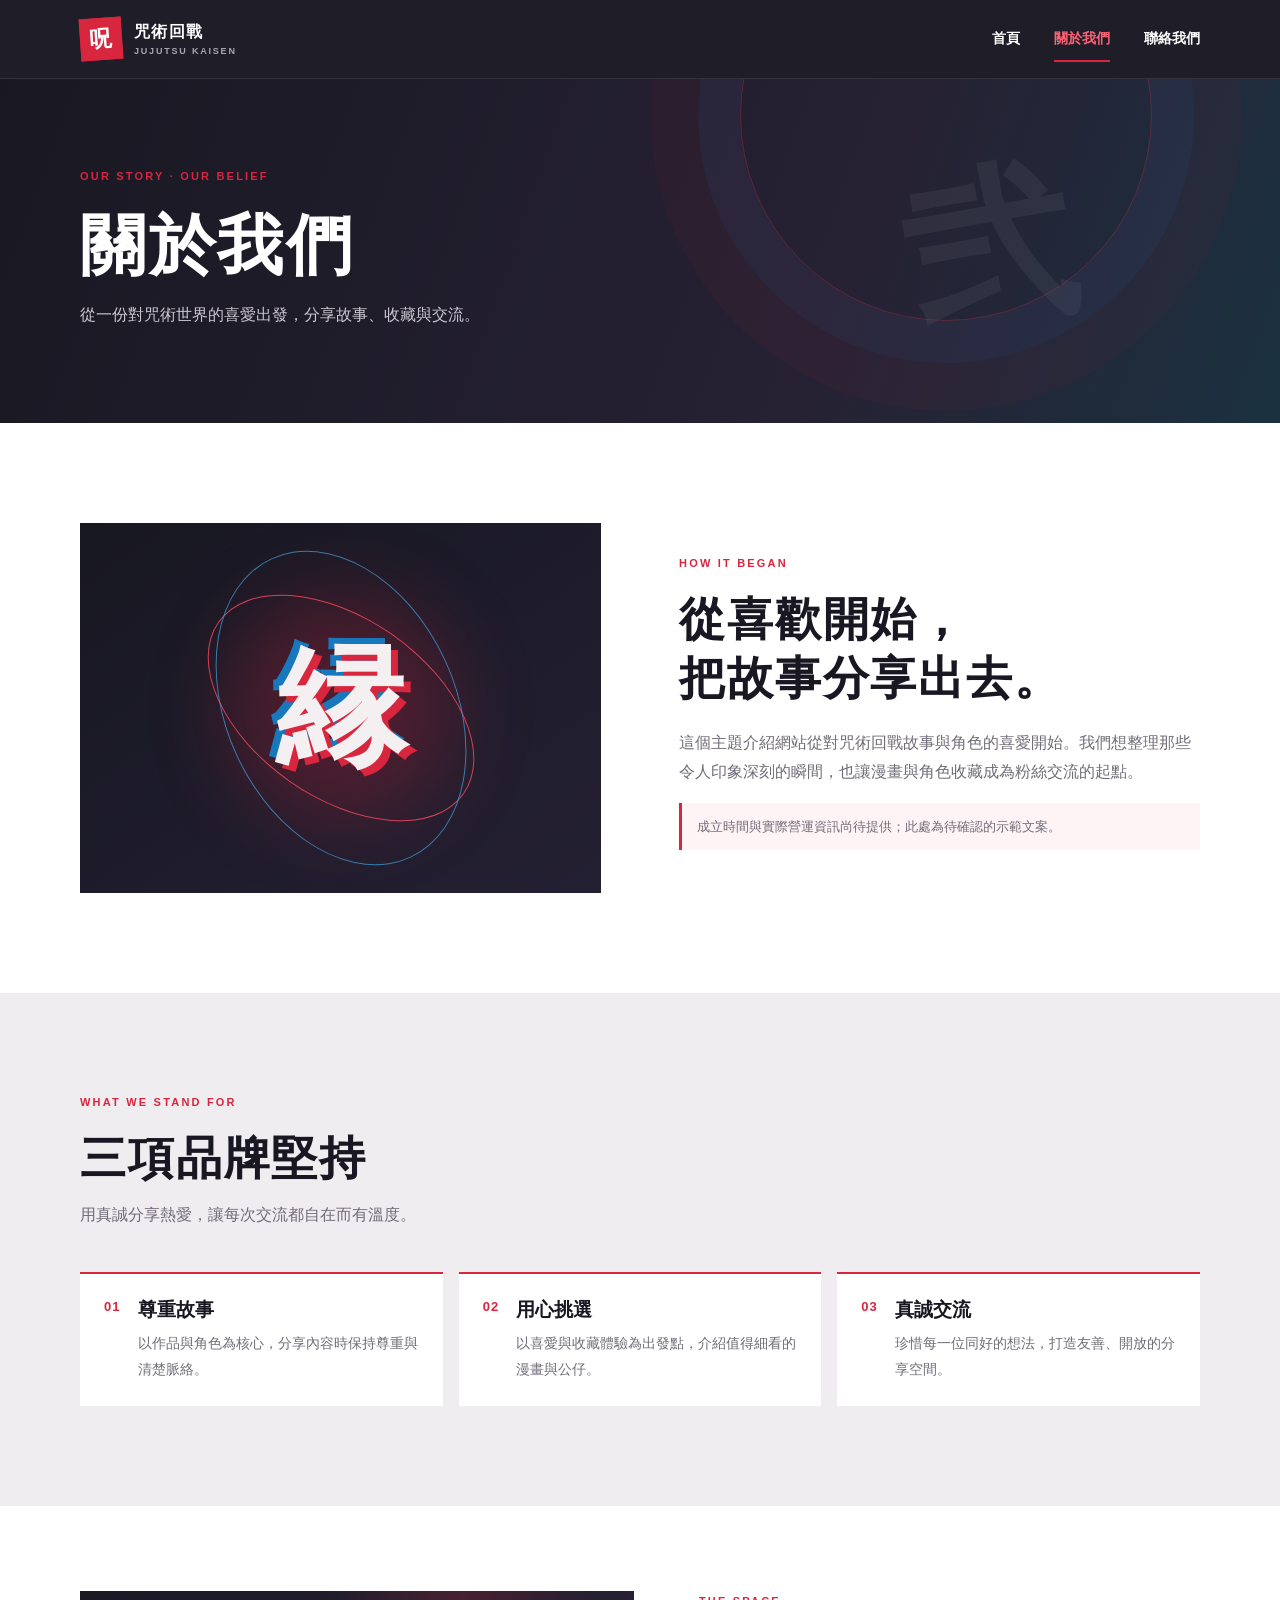
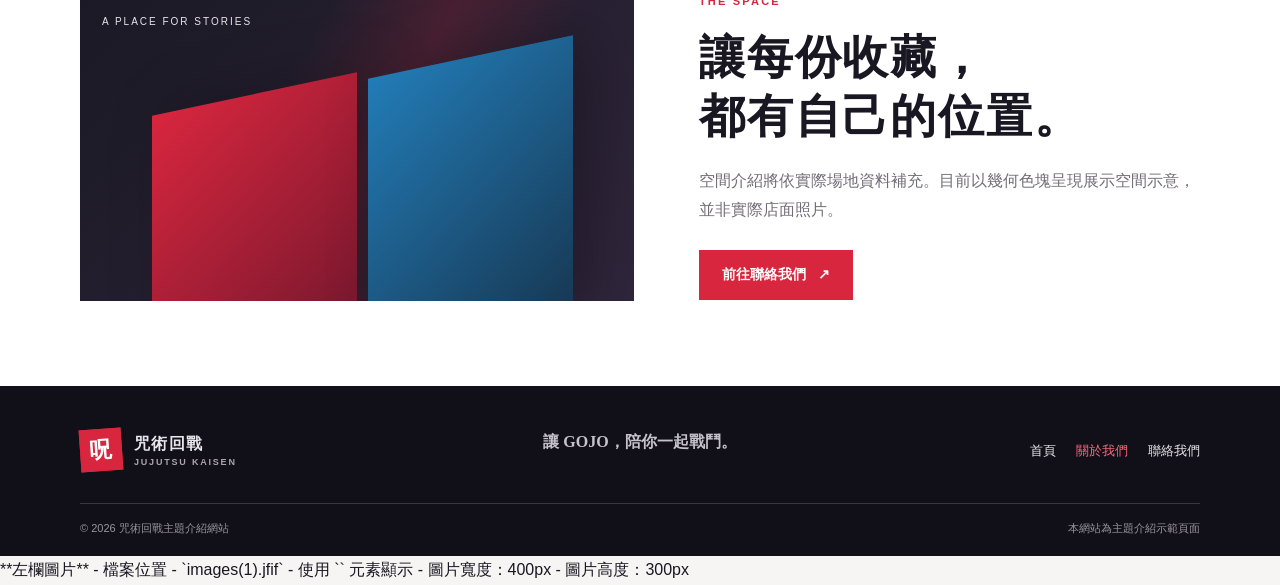
==== commit fc16c9ec: "Refactor code structure for improved readability and maintainability" ====
--- a/pages/about.html
+++ b/pages/about.html
@@ -11,4 +11,10 @@
 </main>
 <footer class="site-footer"><div class="container footer-top"><a class="brand footer-brand" href="index.html"><span class="brand-mark" aria-hidden="true">呪</span><span>咒術回戰<small>JUJUTSU KAISEN</small></span></a><p class="footer-motto">讓 GOJO，陪你一起戰鬥。</p><nav class="footer-nav" aria-label="頁尾導覽"><a href="index.html">首頁</a><a href="about.html" aria-current="page">關於我們</a><a href="contact.html">聯絡我們</a></nav></div><div class="container footer-bottom"><span>© 2026 咒術回戰主題介紹網站</span><span>本網站為主題介紹示範頁面</span></div></footer>
 </body></html>
+**左欄圖片**
 
+- 檔案位置
+- `images(1).jfif`
+- 使用 `<img>` 元素顯示
+- 圖片寬度：400px
+- 圖片高度：300px
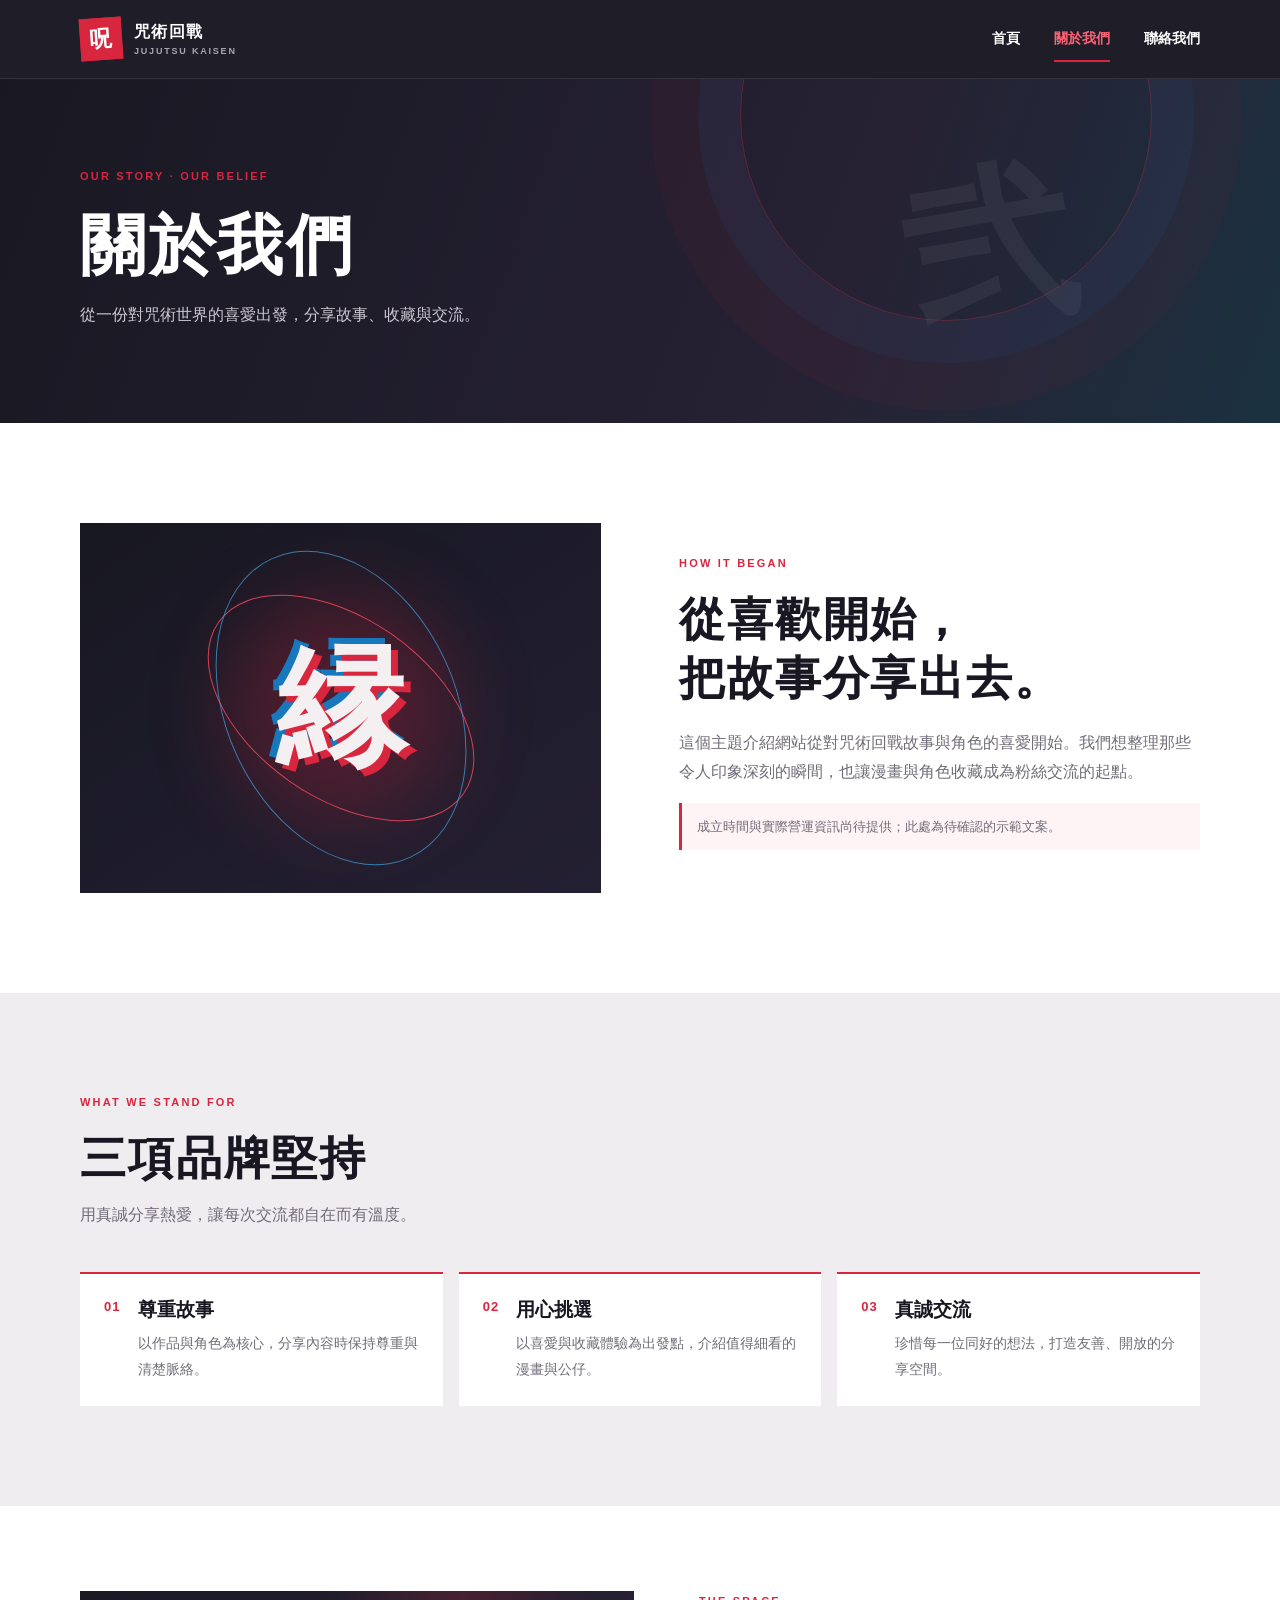
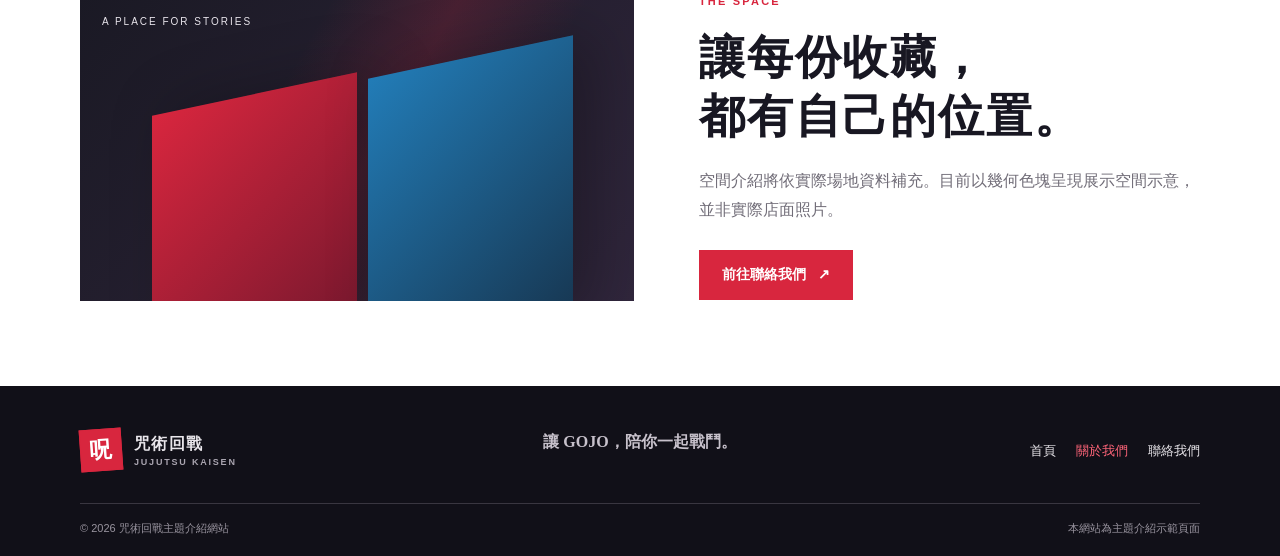
==== commit 52e1fafd: "移除不必要的圖片說明與註解" ====
--- a/pages/about.html
+++ b/pages/about.html
@@ -10,11 +10,4 @@
 <section class="environment"><div class="container environment-grid"><div class="environment-art" role="img" aria-label="紅藍色幾何光影構成的展示空間示意圖"><span class="env-block block-a"></span><span class="env-block block-b"></span><span class="env-caption">A PLACE FOR STORIES</span></div><div><p class="eyebrow">THE SPACE</p><h2>讓每份收藏，<br>都有自己的位置。</h2><p>空間介紹將依實際場地資料補充。目前以幾何色塊呈現展示空間示意，並非實際店面照片。</p><a class="button button-red" href="contact.html">前往聯絡我們 <span aria-hidden="true">↗</span></a></div></div></section>
 </main>
 <footer class="site-footer"><div class="container footer-top"><a class="brand footer-brand" href="index.html"><span class="brand-mark" aria-hidden="true">呪</span><span>咒術回戰<small>JUJUTSU KAISEN</small></span></a><p class="footer-motto">讓 GOJO，陪你一起戰鬥。</p><nav class="footer-nav" aria-label="頁尾導覽"><a href="index.html">首頁</a><a href="about.html" aria-current="page">關於我們</a><a href="contact.html">聯絡我們</a></nav></div><div class="container footer-bottom"><span>© 2026 咒術回戰主題介紹網站</span><span>本網站為主題介紹示範頁面</span></div></footer>
-</body></html>
-**左欄圖片**
-
-- 檔案位置
-- `images(1).jfif`
-- 使用 `<img>` 元素顯示
-- 圖片寬度：400px
-- 圖片高度：300px
+</body></html>
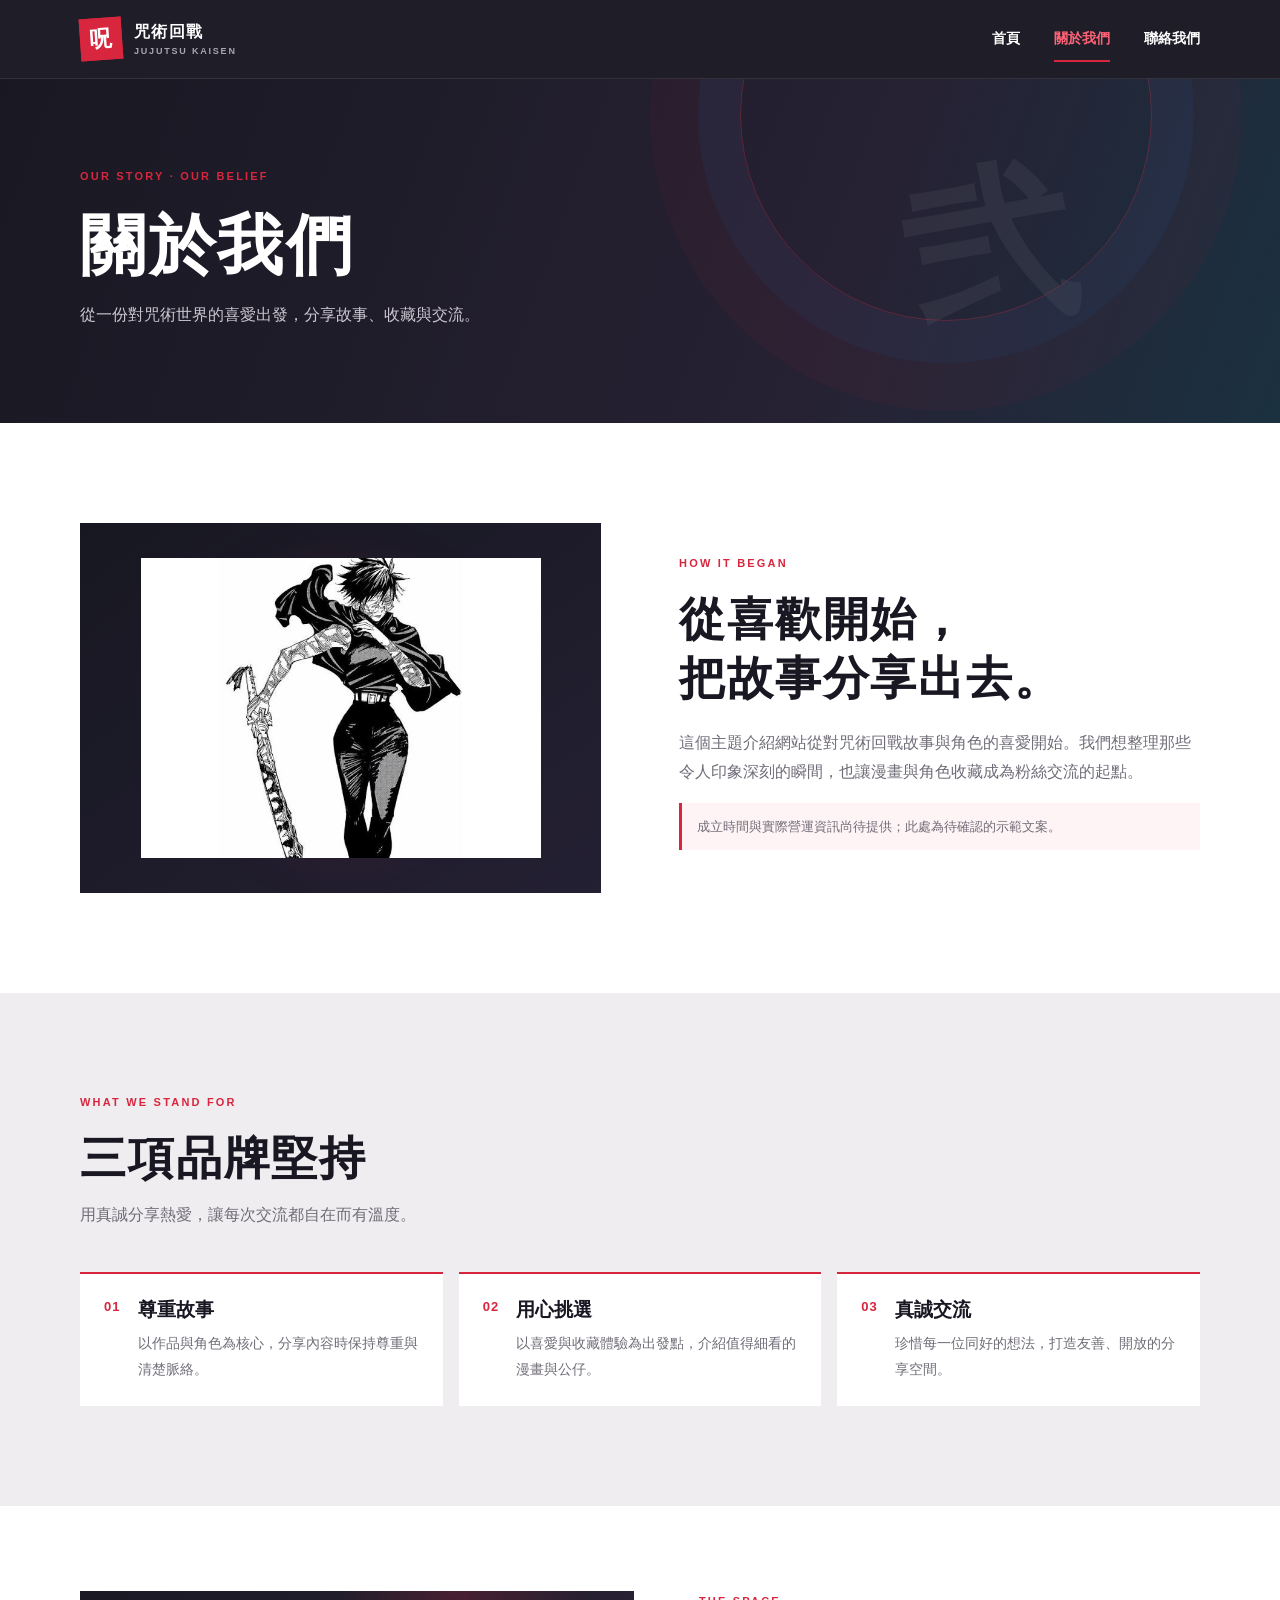
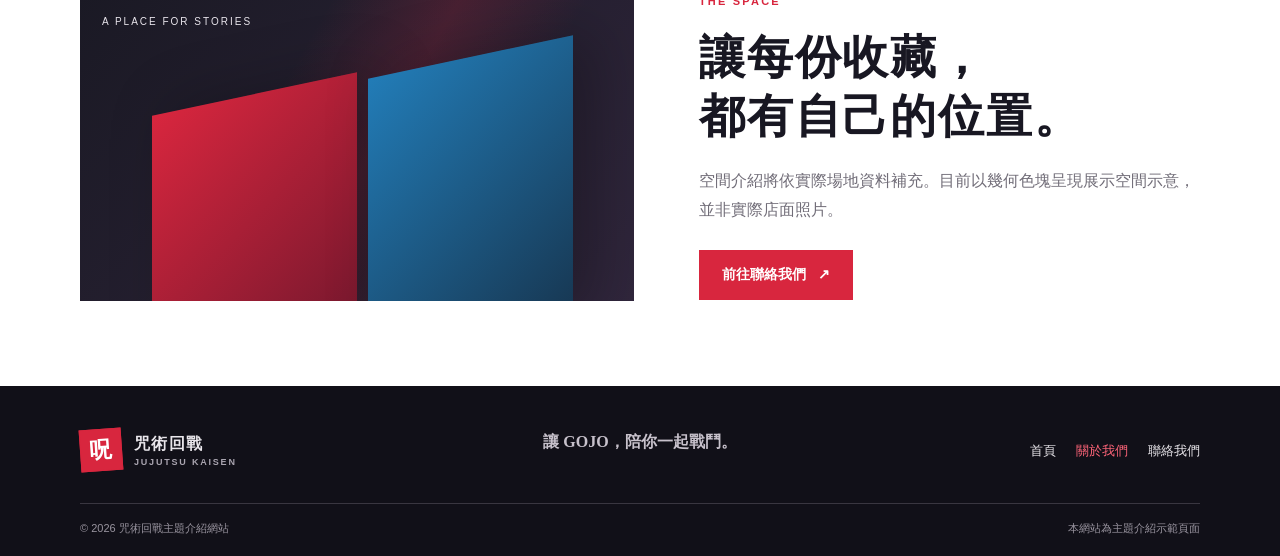
==== commit d783c91a: "更新關於我們頁面，新增故事圖片並調整樣式" ====
--- a/pages/about.html
+++ b/pages/about.html
@@ -5,9 +5,9 @@
 <header class="site-header"><div class="container nav-wrap"><a class="brand" href="index.html" aria-label="咒術回戰首頁"><span class="brand-mark" aria-hidden="true">呪</span><span>咒術回戰<small>JUJUTSU KAISEN</small></span></a><button class="menu-toggle" type="button" aria-label="開啟導覽選單" aria-expanded="false" aria-controls="site-nav"><span></span><span></span><span></span></button><nav class="site-nav" id="site-nav" aria-label="主要導覽"><a href="index.html">首頁</a><a href="about.html" aria-current="page">關於我們</a><a href="contact.html">聯絡我們</a></nav></div></header>
 <main id="main">
 <section class="page-hero"><div class="container page-hero-inner"><p class="eyebrow">OUR STORY · OUR BELIEF</p><h1>關於我們</h1><p>從一份對咒術世界的喜愛出發，分享故事、收藏與交流。</p></div><span class="page-mark" aria-hidden="true">弐</span></section>
-<section class="section story-section"><div class="container story-layout"><div class="story-art" role="img" aria-label="以紅藍交錯圓環代表相遇與咒力的抽象圖像"><div class="story-orbit orbit-red"></div><div class="story-orbit orbit-blue"></div><span>縁</span></div><div class="story-copy"><p class="eyebrow">HOW IT BEGAN</p><h2>從喜歡開始，<br>把故事分享出去。</h2><p>這個主題介紹網站從對咒術回戰故事與角色的喜愛開始。我們想整理那些令人印象深刻的瞬間，也讓漫畫與角色收藏成為粉絲交流的起點。</p><p class="note">成立時間與實際營運資訊尚待提供；此處為待確認的示範文案。</p></div></div></section>
+<section class="section story-section"><div class="container story-layout"><div class="story-art story-art--photo"><img class="about-story-image" src="assets/images/images%20(1).jfif" alt="咒術回戰人物手持咒具的黑白插畫" width="400" height="300"></div><div class="story-copy"><p class="eyebrow">HOW IT BEGAN</p><h2>從喜歡開始，<br>把故事分享出去。</h2><p>這個主題介紹網站從對咒術回戰故事與角色的喜愛開始。我們想整理那些令人印象深刻的瞬間，也讓漫畫與角色收藏成為粉絲交流的起點。</p><p class="note">成立時間與實際營運資訊尚待提供；此處為待確認的示範文案。</p></div></div></section>
 <section class="section values-section"><div class="container"><div class="section-heading"><p class="eyebrow">WHAT WE STAND FOR</p><h2>三項品牌堅持</h2><p>用真誠分享熱愛，讓每次交流都自在而有溫度。</p></div><div class="value-list"><article class="value-item"><span>01</span><div><h3>尊重故事</h3><p>以作品與角色為核心，分享內容時保持尊重與清楚脈絡。</p></div></article><article class="value-item"><span>02</span><div><h3>用心挑選</h3><p>以喜愛與收藏體驗為出發點，介紹值得細看的漫畫與公仔。</p></div></article><article class="value-item"><span>03</span><div><h3>真誠交流</h3><p>珍惜每一位同好的想法，打造友善、開放的分享空間。</p></div></article></div></div></section>
 <section class="environment"><div class="container environment-grid"><div class="environment-art" role="img" aria-label="紅藍色幾何光影構成的展示空間示意圖"><span class="env-block block-a"></span><span class="env-block block-b"></span><span class="env-caption">A PLACE FOR STORIES</span></div><div><p class="eyebrow">THE SPACE</p><h2>讓每份收藏，<br>都有自己的位置。</h2><p>空間介紹將依實際場地資料補充。目前以幾何色塊呈現展示空間示意，並非實際店面照片。</p><a class="button button-red" href="contact.html">前往聯絡我們 <span aria-hidden="true">↗</span></a></div></div></section>
 </main>
 <footer class="site-footer"><div class="container footer-top"><a class="brand footer-brand" href="index.html"><span class="brand-mark" aria-hidden="true">呪</span><span>咒術回戰<small>JUJUTSU KAISEN</small></span></a><p class="footer-motto">讓 GOJO，陪你一起戰鬥。</p><nav class="footer-nav" aria-label="頁尾導覽"><a href="index.html">首頁</a><a href="about.html" aria-current="page">關於我們</a><a href="contact.html">聯絡我們</a></nav></div><div class="container footer-bottom"><span>© 2026 咒術回戰主題介紹網站</span><span>本網站為主題介紹示範頁面</span></div></footer>
-</body></html>+</body></html>
--- a/pages/assets/css/site.css
+++ b/pages/assets/css/site.css
@@ -1,2 +1,5 @@
 ﻿:root{--ink:#181722;--ink-soft:#282633;--paper:#f7f5f4;--white:#fff;--red:#d8263e;--red-dark:#a8142b;--red-pale:#ffe8eb;--blue:#1878bd;--blue-pale:#e5f4ff;--violet:#593b77;--muted:#716d78;--line:#e4dfe1;--shadow:0 20px 55px rgba(25,20,35,.12);--font:"Noto Sans TC","Microsoft JhengHei",sans-serif;--serif:"Noto Serif TC","PMingLiU",serif}*{box-sizing:border-box}html{scroll-behavior:smooth}body{margin:0;background:var(--paper);color:var(--ink);font:16px/1.8 var(--font)}a{color:inherit;text-decoration:none}button{font:inherit}h1,h2,h3,p{margin-top:0}h1,h2,h3{line-height:1.3}h1,h2{font-family:var(--serif);font-weight:900;letter-spacing:.04em}h2{font-size:clamp(30px,4vw,46px);margin-bottom:20px}.container{width:min(1120px,calc(100% - 48px));margin-inline:auto}.skip-link{position:absolute;top:-60px;left:16px;padding:10px 16px;background:white;z-index:30}.skip-link:focus{top:12px}.site-header{position:relative;z-index:10;background:rgba(24,23,34,.97);color:white;border-bottom:1px solid rgba(255,255,255,.09)}.nav-wrap{min-height:78px;display:flex;align-items:center;justify-content:space-between;gap:28px}.brand{display:inline-flex;align-items:center;gap:12px;font-weight:800;letter-spacing:.08em;line-height:1.2}.brand-mark{display:grid;place-items:center;width:42px;height:42px;border:1px solid var(--red);color:#fff;background:var(--red);font-family:var(--serif);font-size:22px;transform:rotate(-4deg)}.brand small{display:block;margin-top:5px;color:#aaa5b0;font:600 9px/1 var(--font);letter-spacing:.2em}.site-nav{display:flex;align-items:center;gap:34px;font-size:14px;font-weight:700}.site-nav a,.footer-nav a{transition:color .2s}.site-nav a:hover,.site-nav a[aria-current=page]{color:#ff6377}.site-nav a[aria-current=page]{position:relative}.site-nav a[aria-current=page]:after{content:"";position:absolute;left:0;right:0;bottom:-10px;height:2px;background:var(--red)}.menu-toggle{display:none;width:44px;height:44px;padding:11px;border:1px solid #625e6b;background:transparent;color:white}.menu-toggle span{display:block;height:2px;margin:5px 0;background:currentColor;transition:transform .2s,opacity .2s}.menu-toggle[aria-expanded=true] span:first-child{transform:translateY(7px) rotate(45deg)}.menu-toggle[aria-expanded=true] span:nth-child(2){opacity:0}.menu-toggle[aria-expanded=true] span:last-child{transform:translateY(-7px) rotate(-45deg)}:focus-visible{outline:3px solid #57b6f5;outline-offset:4px}.hero{min-height:640px;position:relative;overflow:hidden;display:grid;align-items:center;background:radial-gradient(ellipse at 79% 46%,#302641 0,#1b1a27 35%,#11121b 75%);color:white}.hero:before{content:"";position:absolute;inset:0;background:linear-gradient(110deg,rgba(16,17,26,.98) 10%,rgba(16,17,26,.82) 45%,rgba(16,17,26,.1) 100%);z-index:1}.hero-grid{position:relative;z-index:2;display:grid;grid-template-columns:1fr 1fr;align-items:center;gap:30px;padding-block:82px}.hero-copy{max-width:580px}.eyebrow{margin-bottom:16px;color:var(--red);font-size:11px;font-weight:800;letter-spacing:.2em}.hero .eyebrow{color:#ff7586}.hero h1{font-size:clamp(46px,6.4vw,76px);margin:0 0 20px}.hero h1 span{color:#ff4059;text-shadow:0 0 28px rgba(216,38,62,.26)}.hero-lede{max-width:470px;color:#d6d2dc}.actions{display:flex;gap:13px;flex-wrap:wrap;margin-top:28px}.button{display:inline-flex;align-items:center;justify-content:center;gap:12px;min-height:50px;padding:0 23px;font-size:14px;font-weight:800;transition:transform .2s,background .2s,color .2s}.button:hover{transform:translateY(-3px)}.button-red{background:var(--red);color:white}.button-red:hover{background:var(--red-dark)}.button-outline{border:1px solid rgba(255,255,255,.55);color:white}.button-outline:hover{background:white;color:var(--ink)}.hero-caption{margin:32px 0 0;color:#aaa6b2;font-size:10px;letter-spacing:.2em}.hero-art{height:420px;position:relative;display:grid;place-items:center;isolation:isolate}.hero-art:before{content:"";position:absolute;width:280px;height:280px;border-radius:50%;background:radial-gradient(circle,rgba(24,120,189,.28),rgba(216,38,62,.18) 45%,transparent 72%);filter:blur(7px)}.art-ring{position:absolute;border:1px solid rgba(90,173,233,.6);border-radius:50%;transform:rotate(-26deg)}.ring-one{width:340px;height:225px;box-shadow:0 0 26px rgba(24,120,189,.2)}.ring-two{width:260px;height:360px;border-color:rgba(239,59,82,.75);transform:rotate(36deg);box-shadow:0 0 24px rgba(216,38,62,.17)}.hero-image{position:relative;z-index:1;height:min(430px,52vw);width:auto;max-width:88%;object-fit:contain;filter:drop-shadow(0 18px 28px rgba(0,0,0,.35))}.art-sigil{position:relative;font:900 clamp(150px,22vw,255px)/1 var(--serif);color:#e7e3e8;text-shadow:8px 8px 0 var(--red),-8px -7px 0 rgba(24,120,189,.9);transform:rotate(-8deg)}.art-slash{z-index:2;position:absolute;width:360px;height:15px;transform:rotate(-34deg);background:linear-gradient(90deg,transparent,var(--red),#fff,var(--blue),transparent);filter:blur(1px);opacity:.9}.art-label{position:absolute;right:4%;bottom:12%;font-size:10px;letter-spacing:.2em;color:#bdb8c5}.hero-aura{position:absolute;width:420px;height:420px;right:-130px;top:-180px;border:1px solid rgba(216,38,62,.2);border-radius:50%;box-shadow:0 0 0 45px rgba(216,38,62,.025),0 0 0 95px rgba(24,120,189,.03)}.scroll-cue{position:absolute;z-index:2;bottom:22px;left:50%;transform:translateX(-50%);color:#b9b5c0;font-size:10px;letter-spacing:.15em}.scroll-cue span{margin-left:8px;color:#ff6579}.section{padding:100px 0}.intro{background:white}.intro-grid{display:grid;grid-template-columns:.85fr 1.15fr;gap:90px;align-items:start}.intro h2{font-size:clamp(34px,4.4vw,52px)}.intro-copy{max-width:610px;color:var(--muted)}.intro-copy p{margin-bottom:25px}.text-link{display:inline-flex;gap:12px;align-items:center;color:var(--red-dark);font-weight:800;border-bottom:1px solid #e9adb5;padding-bottom:5px}.features{background:var(--paper)}.section-heading{max-width:650px;margin-bottom:42px}.section-heading h2{margin-bottom:12px}.section-heading>p:last-child{color:var(--muted)}.card-grid{display:grid;grid-template-columns:repeat(3,1fr);gap:18px}.feature-card{position:relative;min-height:250px;padding:28px;background:white;border:1px solid var(--line);box-shadow:0 10px 30px rgba(30,20,35,.04);transition:transform .2s,box-shadow .2s}.feature-card:hover{transform:translateY(-5px);box-shadow:var(--shadow)}.card-index{font-size:10px;font-weight:800;letter-spacing:.16em;color:var(--muted)}.card-symbol{display:grid;place-items:center;width:48px;height:48px;margin:23px 0 15px;background:var(--red-pale);color:var(--red-dark);font-family:var(--serif);font-size:24px}.card-symbol.blue{background:var(--blue-pale);color:var(--blue)}.card-symbol.violet{background:#eee8f5;color:var(--violet)}.feature-card h3{margin-bottom:8px;font-size:20px}.feature-card p{margin:0;color:var(--muted);font-size:14px}.closing{position:relative;overflow:hidden;padding:82px 0;background:var(--ink);color:white;text-align:center}.closing:before,.closing:after{content:"";position:absolute;width:350px;height:350px;border:1px solid rgba(255,255,255,.08);border-radius:50%;top:-205px;left:-100px}.closing:after{left:auto;right:-110px;top:auto;bottom:-260px;border-color:rgba(24,120,189,.4)}.closing-inner{position:relative;z-index:1}.closing .eyebrow{color:#ff7586}.closing h2{margin-bottom:12px}.closing p:not(.eyebrow){color:#c5c1cb}.button-light{margin-top:12px;background:white;color:var(--ink)}.button-light:hover{background:var(--red);color:white}.site-footer{padding:42px 0 18px;background:#111018;color:#e9e6eb}.footer-top{display:grid;grid-template-columns:1fr 1fr 1fr;align-items:center;gap:20px}.footer-brand{justify-self:start}.footer-motto{text-align:center;color:#c7c1cb;font-family:var(--serif);font-weight:700}.footer-nav{display:flex;justify-content:flex-end;gap:20px;font-size:13px}.footer-nav a:hover,.footer-nav a[aria-current=page]{color:#ff6579}.footer-bottom{display:flex;justify-content:space-between;gap:16px;border-top:1px solid #393640;margin-top:30px;padding-top:15px;color:#99949f;font-size:11px}.page-hero{position:relative;overflow:hidden;padding:88px 0 94px;background:linear-gradient(110deg,#191822,#262133 65%,#1b3140);color:white}.page-hero:after{content:"";position:absolute;right:10%;top:-170px;width:410px;height:410px;border:1px solid rgba(226,55,79,.3);border-radius:50%;box-shadow:0 0 0 42px rgba(24,120,189,.07),0 0 0 90px rgba(216,38,62,.04)}.page-hero-inner{position:relative;z-index:1}.page-hero h1{font-size:clamp(42px,6vw,66px);margin:0 0 12px}.page-hero-inner>p:last-child{color:#ccc7d2;margin:0}.page-mark{position:absolute;right:16%;top:50%;transform:translateY(-50%) rotate(-10deg);font:900 170px/1 var(--serif);color:rgba(255,255,255,.055)}.story-section{background:white}.story-layout{display:grid;grid-template-columns:1fr 1fr;gap:78px;align-items:center}.story-art{height:370px;position:relative;display:grid;place-items:center;overflow:hidden;background:linear-gradient(145deg,#171721,#242033)}.story-art:before{content:"";position:absolute;width:230px;height:230px;border-radius:50%;background:rgba(216,38,62,.25);filter:blur(38px)}.story-art>span{position:relative;font:900 130px/1 var(--serif);color:#f4eff1;text-shadow:7px 6px 0 var(--red),-6px -6px 0 var(--blue)}.story-orbit{position:absolute;border:1px solid;border-radius:50%;width:300px;height:180px;transform:rotate(35deg)}.orbit-red{border-color:rgba(255,76,98,.8)}.orbit-blue{width:230px;height:330px;transform:rotate(-25deg);border-color:rgba(67,164,229,.7)}.story-copy p:not(.eyebrow){color:var(--muted)}.story-copy .note{padding:12px 15px;border-left:3px solid var(--red);background:#fff4f5;color:#7a4650;font-size:13px}.values-section{background:#f0edf0}.value-list{display:grid;grid-template-columns:repeat(3,1fr);gap:16px}.value-item{display:flex;gap:17px;padding:24px;background:white;border-top:2px solid var(--red)}.value-item>span{color:var(--red);font:700 13px/1.4 var(--font);letter-spacing:.08em}.value-item h3{margin:0 0 9px;font-size:19px}.value-item p{margin:0;color:var(--muted);font-size:14px}.environment{padding:85px 0;background:white}.environment-grid{display:grid;grid-template-columns:1.05fr .95fr;gap:65px;align-items:center}.environment-grid>div:last-child>p:not(.eyebrow){color:var(--muted);margin-bottom:25px}.environment-art{height:310px;position:relative;overflow:hidden;background:linear-gradient(135deg,#1a1924,#30263c)}.environment-art:before{content:"";position:absolute;inset:0;background:linear-gradient(120deg,transparent 35%,rgba(216,38,62,.2),transparent 70%)}.env-block{position:absolute;bottom:-35px;width:37%;height:78%;transform:skewY(-12deg);background:linear-gradient(140deg,#d8263e,#79182e);box-shadow:20px 0 60px rgba(0,0,0,.25)}.block-a{left:13%}.block-b{left:52%;height:90%;background:linear-gradient(140deg,#227cb7,#173752)}.env-caption{position:absolute;top:22px;left:22px;color:#e8e4eb;font-size:10px;letter-spacing:.2em}.contact-section{background:white}.contact-layout{display:grid;grid-template-columns:.8fr 1.2fr;gap:80px}.contact-intro{position:relative}.contact-intro h2{font-size:clamp(34px,4.5vw,52px)}.contact-intro>p:not(.eyebrow){max-width:360px;color:var(--muted)}.contact-stamp{display:grid;place-content:center;position:absolute;right:15px;bottom:0;width:74px;height:74px;border:2px solid rgba(216,38,62,.42);color:var(--red);font:700 18px/1.3 var(--serif);text-align:center;transform:rotate(8deg)}.contact-details{border-top:1px solid var(--line)}.contact-row{display:grid;grid-template-columns:46px 1fr auto;gap:16px;align-items:center;padding:19px 0;border-bottom:1px solid var(--line)}.contact-icon{display:grid;place-items:center;width:42px;height:42px;background:var(--red-pale);color:var(--red-dark);font-family:var(--serif);font-weight:700}.contact-row h3{font-size:16px;margin:0 0 3px}.contact-row p{margin:0;color:var(--muted)}.pending{padding:3px 9px;background:#f1eff2;color:#77717d;font-size:11px}.contact-note{padding:38px 0;background:#f0edf0}.contact-note .eyebrow{margin-bottom:9px}.contact-note p:not(.eyebrow){margin-bottom:14px;color:#514d58}.contact-note .text-link{font-size:14px}@media(max-width:780px){.container{width:min(100% - 40px,640px)}.menu-toggle{display:block}.site-nav{position:absolute;top:77px;left:0;right:0;display:flex;flex-direction:column;align-items:stretch;gap:0;padding:0 20px;max-height:0;overflow:hidden;background:#181722;transition:max-height .25s,padding .25s}.site-nav.is-open{max-height:240px;padding:8px 20px 16px;border-bottom:1px solid #46424e}.site-nav a{padding:12px 4px;border-bottom:1px solid rgba(255,255,255,.08)}.site-nav a[aria-current=page]:after{display:none}.hero{min-height:unset}.hero-grid{grid-template-columns:1fr;gap:0;padding:70px 0 78px}.hero-copy{position:relative;z-index:2}.hero-art{position:absolute;right:-95px;top:80px;width:390px;height:390px;opacity:.56}.hero:before{background:linear-gradient(90deg,rgba(16,17,26,.98),rgba(16,17,26,.82) 65%,rgba(16,17,26,.35))}.hero-copy{max-width:540px}.hero-lede{max-width:450px}.intro-grid,.story-layout,.environment-grid,.contact-layout{grid-template-columns:1fr;gap:32px}.intro-grid{gap:10px}.story-art{height:300px;order:2}.card-grid,.value-list{grid-template-columns:1fr}.feature-card{min-height:0}.value-item{min-height:115px}.environment-grid{gap:34px}.contact-layout{gap:26px}.contact-intro{padding-bottom:12px}.contact-stamp{right:5px;bottom:-2px}.footer-top{grid-template-columns:1fr 1fr}.footer-motto{text-align:right}.footer-nav{grid-column:1/-1;justify-content:flex-start}.page-mark{right:8%;font-size:130px}}@media(max-width:480px){.container{width:calc(100% - 36px)}.nav-wrap{min-height:70px}.site-nav{top:69px}.brand-mark{width:38px;height:38px}.brand{font-size:14px}.hero-grid{padding:62px 0 68px}.hero h1{font-size:clamp(43px,12vw,58px)}.hero-art{right:-160px;top:120px;opacity:.38}.actions{gap:9px}.button{padding-inline:17px}.section{padding:72px 0}.section-heading{margin-bottom:28px}.page-hero{padding:68px 0}.page-hero:after{right:-190px}.page-mark{right:2%;font-size:100px}.story-art{height:250px}.environment{padding:66px 0}.environment-art{height:240px}.contact-row{grid-template-columns:42px 1fr;gap:12px}.pending{grid-column:2;justify-self:start;margin-top:-8px}.footer-top{grid-template-columns:1fr;gap:12px}.footer-motto{text-align:left;margin:3px 0}.footer-nav{grid-column:auto;gap:18px;flex-wrap:wrap}.footer-bottom{flex-direction:column;gap:4px}.closing{padding:70px 0}}@media(prefers-reduced-motion:reduce){html{scroll-behavior:auto}*,*:before,*:after{transition-duration:.01ms!important;animation-duration:.01ms!important;animation-iteration-count:1!important}}
 
+
+/* About page image only */
+.story-art--photo .about-story-image{display:block;width:min(400px,100%);height:100%;max-height:300px;object-fit:contain;background:#fff;position:relative;z-index:1}@media(max-width:480px){.story-art--photo .about-story-image{max-height:250px}}
